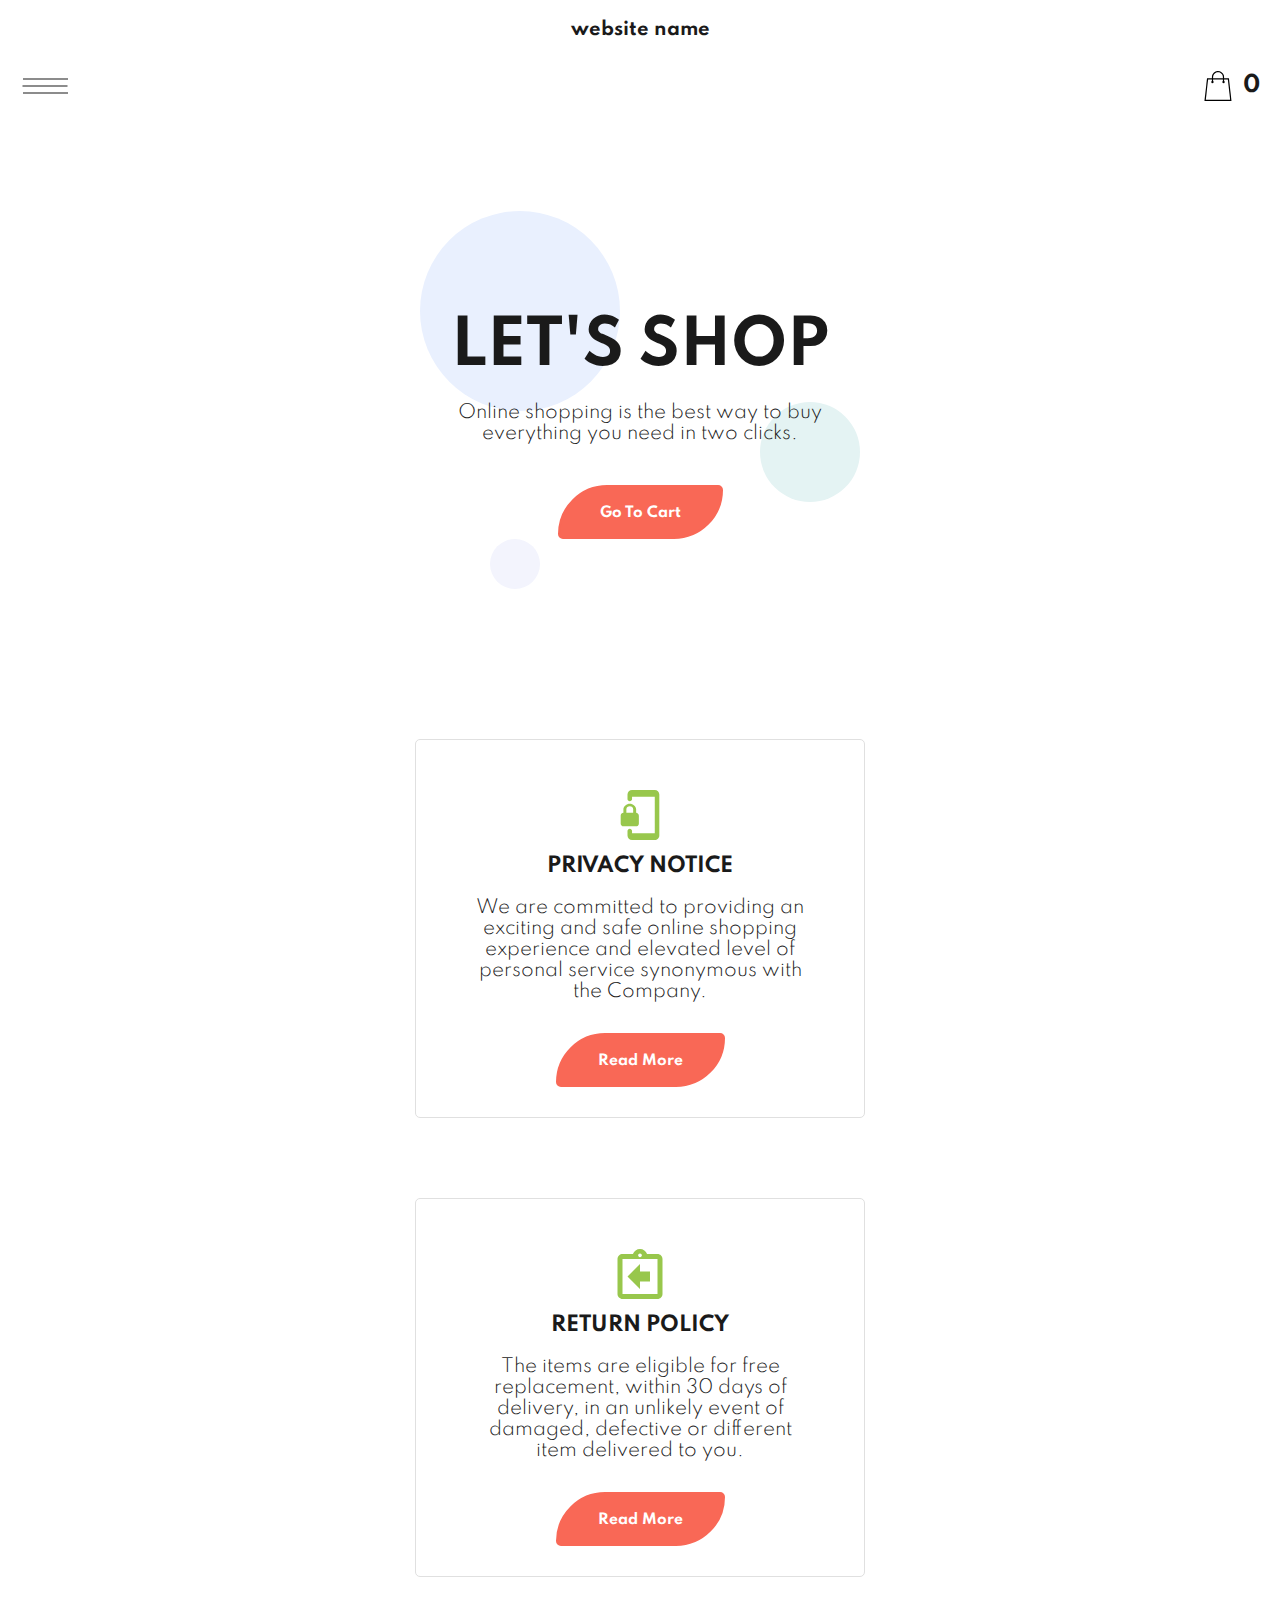
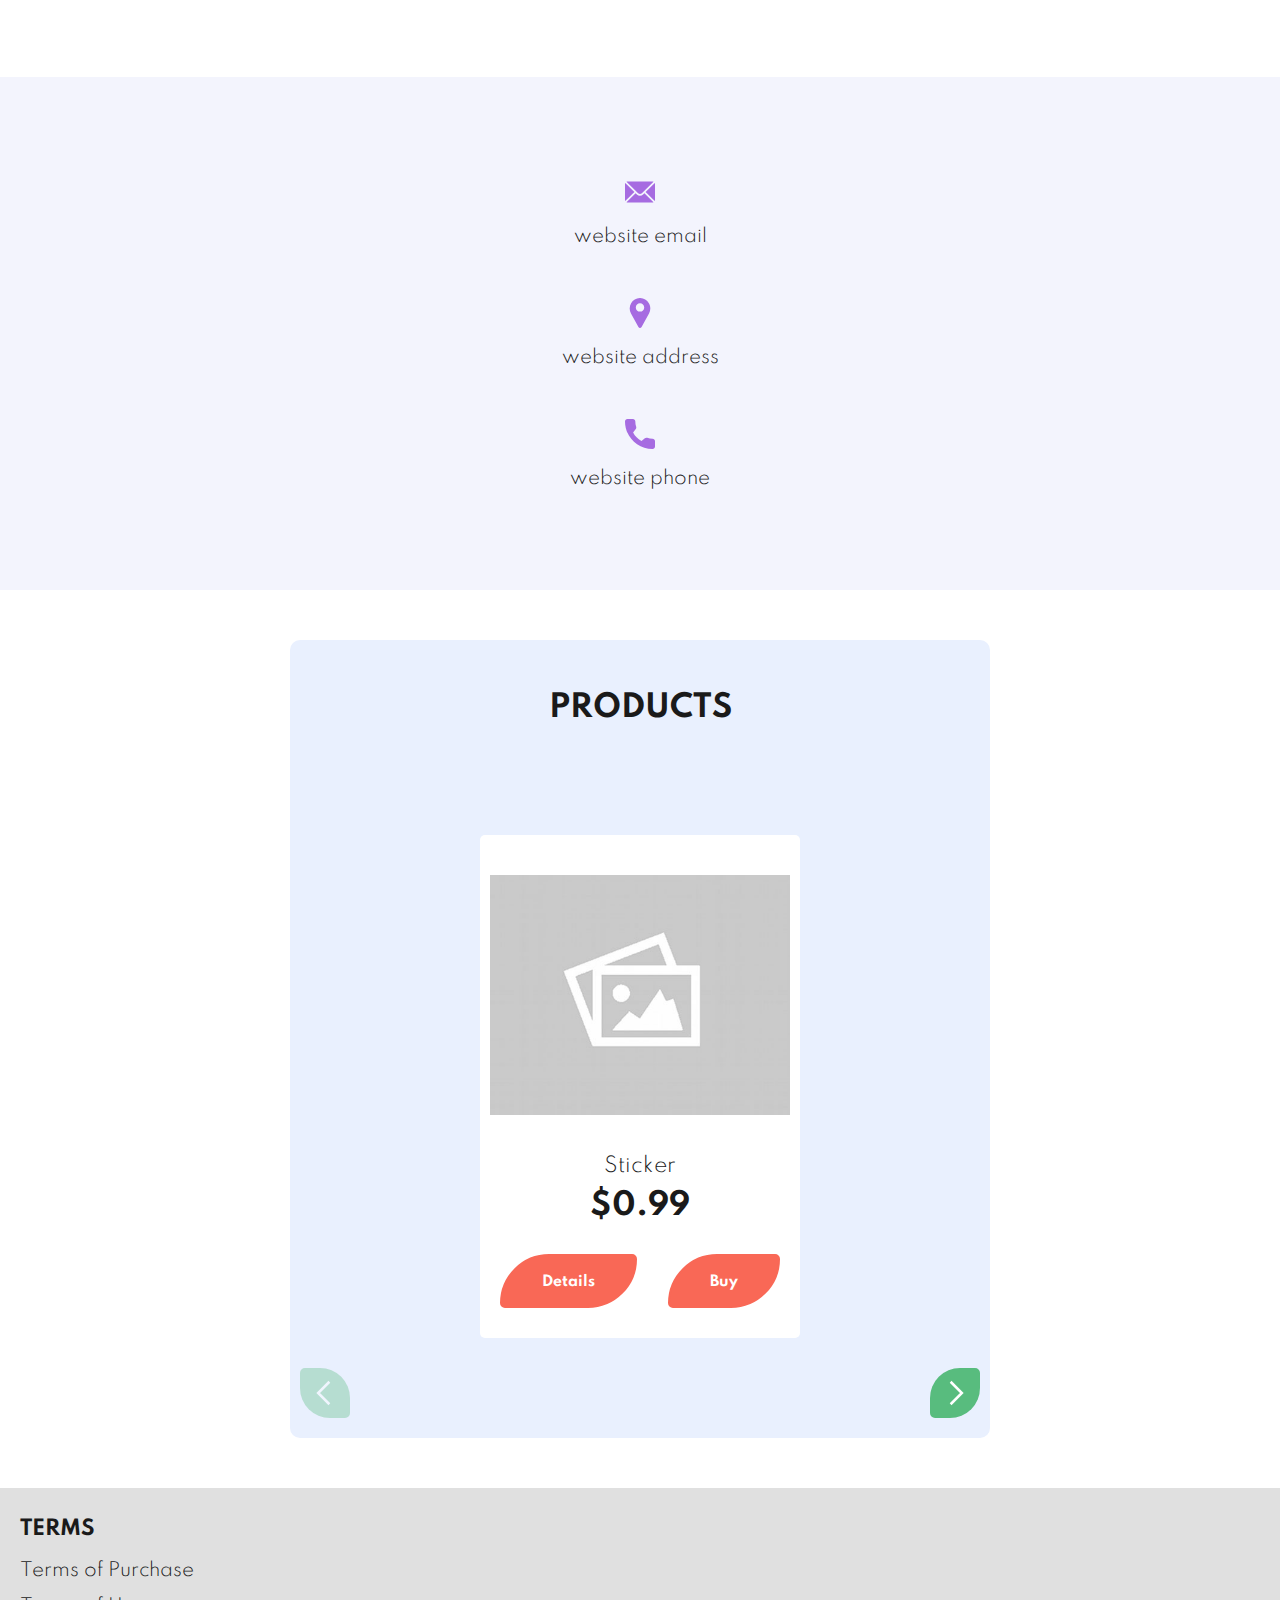
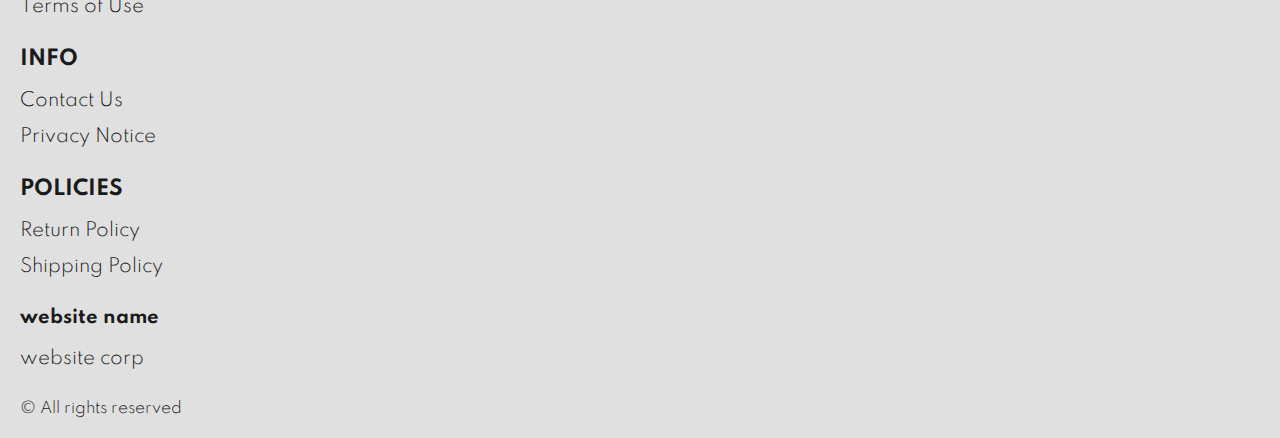
==== index.html @ c945a3b9 "+" ====
<!DOCTYPE html>
<html lang="en">

<head>
  <meta charset="UTF-8" />
  <meta http-equiv="X-UA-Compatible" content="IE=edge" />
  <meta name="viewport" content="width=device-width, initial-scale=1.0" />
  <link rel="stylesheet" href="./css/style.css" />
  <title>Shop</title>


</head>

<body>


  <div class="wrapper">


    <div class="error__overlay js_error__overlay">
      <div class="error">
        <span class="text bold error__text error__title">ERROR:</span>
        <p class="text error__text">You cannot add more than $500 worth of items to your cart.</p>
        <p class="text error__text">The selected item will not be added.</p>
        <button class="text error__btn js_error__btn">close</button>
      </div>
    </div>

    <main class="main">

      <div class="hero__wrapper-main">
        <div class="header__wrapper">
          <div class="container">
         
         
            <header class="header">
             
                <a href="./index.html" class="header__logo logo js_website-name"></a>
                <div class="header__top">
                  <button class="header__btn js_menu-btn">
                    <span></span>
                  </button>
               
                  <a href="./shop.html" class="cart__span-box">
                   
                    <svg version="1.0" xmlns="http://www.w3.org/2000/svg"
                    width="884.000000pt" height="980.000000pt" viewBox="0 0 884.000000 980.000000"
                    preserveAspectRatio="xMidYMid meet">
                   
                   <g transform="translate(0.000000,980.000000) scale(0.100000,-0.100000)"
                    stroke="none">
                   <path d="M4190 9785 c-397 -49 -766 -214 -1078 -479 -198 -169 -378 -403 -492
                   -640 -142 -295 -175 -460 -186 -931 -2 -126 -7 -254 -10 -282 l-5 -53 -784 0
                   c-431 0 -786 -4 -789 -8 -7 -11 -57 -438 -256 -2182 -403 -3524 -580 -5101
                   -580 -5162 l0 -48 4410 0 4410 0 0 46 c0 53 -25 278 -250 2264 -404 3559 -578
                   5068 -586 5082 -3 4 -358 8 -789 8 l-784 0 -5 53 c-3 28 -8 164 -11 301 -8
                   366 -25 491 -96 700 -298 870 -1211 1443 -2119 1331z m555 -419 c203 -46 435
                   -147 597 -262 109 -78 297 -267 375 -377 70 -100 168 -287 207 -395 71 -198
                   96 -386 96 -709 l0 -223 -1600 0 -1600 0 0 219 c0 228 11 374 36 501 39 191
                   146 435 267 607 77 109 266 299 372 375 197 139 461 247 680 278 97 14 489 4
                   570 -14z m-2315 -2595 l0 -219 -54 -40 c-105 -80 -151 -185 -144 -331 6 -113
                   44 -197 122 -269 90 -81 132 -97 261 -97 98 0 116 3 167 27 76 35 153 109 192
                   183 30 57 31 65 31 175 0 106 -2 119 -28 170 -16 30 -57 84 -93 120 l-64 66 0
                   217 0 217 1600 0 1600 0 0 -217 0 -217 -64 -66 c-36 -36 -77 -90 -93 -120 -26
                   -51 -28 -64 -28 -170 0 -110 1 -118 31 -175 39 -74 116 -148 192 -183 51 -24
                   69 -27 167 -27 129 0 171 16 261 97 78 72 116 156 122 269 7 145 -38 248 -144
                   332 l-54 42 0 217 0 218 615 0 c338 0 615 -3 615 -7 0 -5 5 -37 10 -73 18
                   -125 261 -2247 520 -4540 197 -1744 221 -1961 215 -1971 -8 -12 -7922 -12
                   -7929 0 -7 10 30 344 224 2061 291 2568 505 4432 516 4498 l6 32 614 0 614 0
                   0 -219z"/>
                   </g>
                   </svg>
                      <span class="cart__span js_cart__span"></span>
                  </a>
    
                  <nav class="nav js_menu">
                  
                  
                    <ul class="nav__list">
                      <li class="nav__item">
                        <p class="nav__title">
                          Terms
                          <ul class="nav__sub-list">
                            <li class="nav__sub-item">
                              <a href="./purchase.html" class="nav__link">Terms of Purchase</a>
                            </li>
                            <li class="nav__sub-item">
                              <a href="./use.html" class="nav__link">Terms of Use</a>
                            </li>
                          </ul>
                        </p>
                      </li>
                      <li class="nav__item">
                        <p class="nav__title">
                          Info
                          <ul class="nav__sub-list">
                            <li class="nav__sub-item">
                              <a href="./contacts.html" class="nav__link">Contact Us</a>
                            </li>
                            <li class="nav__sub-item">
                              <a href="./privacy.html" class="nav__link">Privacy Notice</a>
                            </li>
                          </ul>
                        </p>
                      </li>
                      <li class="nav__item">
                        <p class="nav__title">
                          Policies
                          <ul class="nav__sub-list">
                            <li class="nav__sub-item">
                              <a href="./return.html" class="nav__link">Return Policy</a>
                            </li>
                            <li class="nav__sub-item">
                              <a href="./shipping.html" class="nav__link">Shipping Policy</a>
                            </li>
                          </ul>
                        </p>
                      </li>
                    </ul>
                  </nav>
              
              </div>
            </header>
         
          </div>
        </div>

        <div class="hero__wrapper">
          <div class="container">
            <section class="hero">
              <div class="hero__block">
                <div class="hero__block--circle first"></div>
                <div class="hero__block--circle second"></div>
                <div class="hero__block--circle third"></div>
                <h1 class="title js_main-title"></h1>
                <p class="text js_sub-title"></p>
                <a href="./shop.html" class="btn">go to cart</a>
              </div>
            </section>
          </div>
           <div class="hero__img-box">
             <div class="hero__img-block">
                <div class="hero-box--first">
                  <img src="./img/image1.jpeg" alt="" class="img hero__box-icon">
                </div>
                <div class="hero-box--second">
                  <img src="./img/image2.jpeg" alt="" class="img hero__box-icon">
                </div>
             </div>
             <div class="hero__img-block--second">
              <div class="hero-box--third">
                <img src="./img/image3.jpeg" alt="" class="img hero__box-icon">
              </div>
              <div class="hero-box--fourth">
                <img src="./img/image4.jpeg" alt="" class="img hero__box-icon">
              </div>
              <div class="hero-box--sixth">
                <img src="./img/image6.jpeg" alt="" class="img hero__box-icon">
              </div>
              <div class="hero-box--seventh">
                <img src="./img/image5.jpeg" alt="" class="img hero__box-icon">
              </div>
            </div>
           </div>
        </div>
     
      </div>


      <div class="policy__wrapper">
        <div class="container">
          <section class="policy">
            <div class="policy__box">
              <ul class="policy__list">
                <li class="policy__item">
                  <div class="policy__block">

                    <svg class="policy__icon" viewBox="0 0 17 22" version="1.1" xmlns="http://www.w3.org/2000/svg"
                    xmlns:xlink="http://www.w3.org/1999/xlink">

                    <g id="Icons" stroke="none" stroke-width="1" fill="none" fill-rule="evenodd">
                      <g id="Rounded" transform="translate(-682.000000, -1261.000000)">
                        <g id="Communication" transform="translate(100.000000, 1162.000000)">
                          <g id="-Round-/-Communication-/-phonelink_lock"
                            transform="translate(578.000000, 98.000000)">
                            <g transform="translate(0.000000, 0.000000)">
                              <polygon id="Path" points="0 0 24 0 24 24 0 24"></polygon>
                              <path
                                d="M19,1 L9,1 C7.9,1 7,1.9 7,3 L7,5 C7,5.55 7.45,6 8,6 C8.55,6 9,5.55 9,5 L9,4 L19,4 L19,20 L9,20 L9,19 C9,18.45 8.55,18 8,18 C7.45,18 7,18.45 7,19 L7,21 C7,22.1 7.9,23 9,23 L19,23 C20.1,23 21,22.1 21,21 L21,3 C21,1.9 20.1,1 19,1 Z M10.8,11 L10.8,9.5 C10.8,8.1 9.4,7 8,7 C6.6,7 5.2,8.1 5.2,9.5 L5.2,11 C4.6,11 4,11.6 4,12.2 L4,15.7 C4,16.4 4.6,17 5.2,17 L10.7,17 C11.4,17 12,16.4 12,15.8 L12,12.3 C12,11.6 11.4,11 10.8,11 Z M9.5,11 L6.5,11 L6.5,9.5 C6.5,8.7 7.2,8.2 8,8.2 C8.8,8.2 9.5,8.7 9.5,9.5 L9.5,11 Z"
                                id="🔹Icon-Color" fill="#98c74c"></path>
                            </g>
                          </g>
                        </g>
                      </g>
                    </g>
                  </svg>
                    <h3 class="policy__title">PRIVACY NOTICE</h3>
                    <p class="text">We are committed to providing an exciting and safe online shopping experience and
                      elevated level of personal service synonymous with the Company.</p>
                    <a href="./privacy.html" class="btn">read more</a>
                  </div>

                </li>
                <li class="policy__item">
                  <div class="policy__block">
                    <svg class="policy__icon" viewBox="0 0 18 20" version="1.1" xmlns="http://www.w3.org/2000/svg"
                    xmlns:xlink="http://www.w3.org/1999/xlink">

                    <g id="Icons" stroke="none" stroke-width="1" fill="none" fill-rule="evenodd">
                      <g id="Outlined" transform="translate(-613.000000, -199.000000)">
                        <g id="Action" transform="translate(100.000000, 100.000000)">
                          <g id="Outlined-/-Action-/-assignment_return"
                            transform="translate(510.000000, 98.000000)">
                            <g>
                              <polygon id="Path" points="0 0 24 0 24 24 0 24"></polygon>
                              <path
                                d="M12,14 L16,14 L16,10 L12,10 L12,7 L7,12 L12,17 L12,14 Z M19,3 L14.82,3 C14.4,1.84 13.3,1 12,1 C10.7,1 9.6,1.84 9.18,3 L5,3 C4.86,3 4.73,3.01 4.6,3.04 C4.21,3.12 3.86,3.32 3.59,3.59 C3.41,3.77 3.26,3.99 3.16,4.23 C3.06,4.46 3,4.72 3,5 L3,19 C3,19.27 3.06,19.54 3.16,19.78 C3.26,20.02 3.41,20.23 3.59,20.42 C3.86,20.69 4.21,20.89 4.6,20.97 C4.73,20.99 4.86,21 5,21 L19,21 C20.1,21 21,20.1 21,19 L21,5 C21,3.9 20.1,3 19,3 Z M12,2.75 C12.41,2.75 12.75,3.09 12.75,3.5 C12.75,3.91 12.41,4.25 12,4.25 C11.59,4.25 11.25,3.91 11.25,3.5 C11.25,3.09 11.59,2.75 12,2.75 Z M19,19 L5,19 L5,5 L19,5 L19,19 Z"
                                id="🔹-Icon-Color" fill="#98c74c"></path>
                            </g>
                          </g>
                        </g>
                      </g>
                    </g>
                  </svg>
                    <h3 class="policy__title">RETURN POLICY</h3>
                    <p class="text">The items are eligible for free replacement, within 30 days of delivery, in an
                      unlikely event of damaged, defective or different item delivered to you.</p>
                    <a href="./return.html" class="btn">read more</a>
                  </div>

                </li>
              </ul>
            </div>

          </section>
        </div>
      </div>


      <div class="contacts__wrapper">
        <div class="container">
          <section class="contacts">
            <ul class="contacts__list">

              <li class="contacts__item contacts__item-link">
           
    <svg class="contacts__svg" xmlns="http://www.w3.org/2000/svg" xmlns:xlink="http://www.w3.org/1999/xlink" x="0px" y="0px"
    viewBox="0 0 512 512" style="enable-background:new 0 0 512 512;" xml:space="preserve">
    <g><g>
    <path d="M507.49,101.721L352.211,256L507.49,410.279c2.807-5.867,4.51-12.353,4.51-19.279V121
    C512,114.073,510.297,107.588,507.49,101.721z"/>
    </g></g>
    <g><g>
    <path d="M467,76H45c-6.927,0-13.412,1.703-19.279,4.51l198.463,197.463c17.548,17.548,46.084,17.548,63.632,0L486.279,80.51
    C480.412,77.703,473.927,76,467,76z"/>
    </g></g>
    <g><g>
    <path d="M4.51,101.721C1.703,107.588,0,114.073,0,121v270c0,6.927,1.703,13.413,4.51,19.279L159.789,256L4.51,101.721z"/>
    </g></g>
    <g><g>
    <path d="M331,277.211l-21.973,21.973c-29.239,29.239-76.816,29.239-106.055,0L181,277.211L25.721,431.49
    C31.588,434.297,38.073,436,45,436h422c6.927,0,13.412-1.703,19.279-4.51L331,277.211z"/>
    </g></g>
    </svg>
                <a href="mailto:website email" class="text js_website-email">website email</a>
              </li>
              <li class="contacts__item">
                <svg class="contacts__svg" enable-background="new 0 0 512 512" viewBox="0 0 512 512" xmlns="http://www.w3.org/2000/svg"><g><path d="m407.579 87.677c-31.073-53.624-86.265-86.385-147.64-87.637-2.62-.054-5.257-.054-7.878 0-61.374 1.252-116.566 34.013-147.64 87.637-31.762 54.812-32.631 120.652-2.325 176.123l126.963 232.387c.057.103.114.206.173.308 5.586 9.709 15.593 15.505 26.77 15.505 11.176 0 21.183-5.797 26.768-15.505.059-.102.116-.205.173-.308l126.963-232.387c30.304-55.471 29.435-121.311-2.327-176.123zm-151.579 144.323c-39.701 0-72-32.299-72-72s32.299-72 72-72 72 32.299 72 72-32.298 72-72 72z"/></g></svg>
                <span class="text js_website-address">website address</span>
              </li>
              <li class="contacts__item contacts__item-link">
                <svg class="contacts__svg" xmlns="http://www.w3.org/2000/svg" xmlns:xlink="http://www.w3.org/1999/xlink" x="0px" y="0px"
                viewBox="0 0 384 384" style="enable-background:new 0 0 384 384;" xml:space="preserve">
             <g><g>
                 <path d="M353.188,252.052c-23.51,0-46.594-3.677-68.469-10.906c-10.719-3.656-23.896-0.302-30.438,6.417l-43.177,32.594
                   c-50.073-26.729-80.917-57.563-107.281-107.26l31.635-42.052c8.219-8.208,11.167-20.198,7.635-31.448
                   c-7.26-21.99-10.948-45.063-10.948-68.583C132.146,13.823,118.323,0,101.333,0H30.813C13.823,0,0,13.823,0,30.813
                   C0,225.563,158.438,384,353.188,384c16.99,0,30.813-13.823,30.813-30.813v-70.323C384,265.875,370.177,252.052,353.188,252.052z"
                   />
             </g></g>
             </svg>
                <a href="tel:website phone" class="text js_website-phone">website phone</a>
              </li>
            </ul>
          </section>
        </div>
      </div>

    




      <div class="products__wrapper hero-products">



        <div class="container">
          <section class="products">

            <div class="products__box">

              <h3 class="sub-title">Products</h3>


            </div>
            <div class="sub-title__box">
              <p class="text success-message js_success-message">Success! You have added <span
                  class="js_success-product-name"></span> to your shopping cart!</p>
            </div>
            <div class="swiper__box">
           
              <div class="swiper mySwiper">
                <div class="swiper-wrapper js_products__list">
                </div>
                <div class="swiper-button-next">
                  <svg enable-background="new 0 0 24 24" id="Layer_1" version="1.0" viewBox="0 0 24 24" xml:space="preserve" xmlns="http://www.w3.org/2000/svg" xmlns:xlink="http://www.w3.org/1999/xlink"><polyline fill="none" points="8.5,3 17.5,12 8.5,21 " stroke="#ffffff" stroke-miterlimit="10" stroke-width="2"/></svg>
                </div>
                <div class="swiper-button-prev">
                  <svg enable-background="new 0 0 24 24" id="Layer_1" version="1.0" viewBox="0 0 24 24" xml:space="preserve" xmlns="http://www.w3.org/2000/svg" xmlns:xlink="http://www.w3.org/1999/xlink"><polyline fill="none" points="15.5,21 6.5,12 15.5,3 " stroke="#ffffff" stroke-miterlimit="10" stroke-width="2"/></svg>
                </div>
              </div>
            </div>


          </section>
        </div>
      </div>

    </main>





    
    <div class="footer__wrapper">
      <div class="container">
        <footer class="footer">
          <div class="footer__top">
            <div class="footer__top-block">
              <div class="footer__block">
                <p class="footer__title">Terms</p>
                <ul class="footer__list">
                  <li class="footer__item">
                    <a href="./purchase.html" class="footer__link">Terms of Purchase</a>
                   </li>
                   <li class="footer__item">
                     <a href="./use.html" class="footer__link">Terms of Use</a>
                    </li>
                </ul>
              </div>
              <div class="footer__block">
                <p class="footer__title">Info</p>
                <ul class="footer__list">
                  <li class="footer__item">
                    <a href="./contacts.html" class="footer__link">Contact Us</a>
                   </li>
                   <li class="footer__item">
                     <a href="./privacy.html" class="footer__link">Privacy Notice</a>
                    </li>
              
                </ul>
              </div>
              <div class="footer__block">
                <p class="footer__title">Policies</p>
                <ul class="footer__list">
                  <li class="footer__item">
                    <a href="./return.html" class="footer__link">Return Policy</a>
                   </li>
                   <li class="footer__item">
                     <a href="./shipping.html" class="footer__link">Shipping Policy</a>
                    </li>
                </ul>
              </div>

              <div class="footer__block--right">
                <a href="./index.html" class="footer__logo logo js_website-name"></a>
                <p class="text text--mb js_website-corp"></p>
             
              </div>
            </div>
          
          </div>
          <div class="footer__bottom">
          
            <span class="footer__span">© All rights reserved</span>
          </div>
        </footer>
      </div>
    </div>

  </div>




  <script type='text/javascript' src='https://thebestproductmanager.com/products/prices-nxg-object'></script>
  <script type="module" src="./js/cart.js"></script>
  <script type="module" src="./js/add-to-cart.js"></script>
  <script type="module" src="./js/on-load.js"></script>
  <script type="module" src="./js/website-data.js"></script> 
  <script>
    const menuBtn = document.querySelector('.js_menu-btn');
    const menu = document.querySelector('.js_menu');
    menuBtn.addEventListener('click', () => {
      menuBtn.classList.toggle('active');
      menu.classList.toggle('open-menu');
      document.body.classList.toggle('open-menu');
    })
  </script>
  <script src="./js/swiper-bundle.min.js"></script>
  <script>
    document.addEventListener("DOMContentLoaded", function (event) {
      const swiper = new Swiper(".mySwiper", {
        slidesPerView: 1,
        spaceBetween: 30,
        navigation: {
          nextEl: ".swiper-button-next",
          prevEl: ".swiper-button-prev",
        },
        watchSlidesProgress: true,
        breakpoints: {
          1440: {
            slidesPerView: 2,
            spaceBetween: 5,
          }
        }

      });
    });
  </script>


</body>

</html>
---- css/style.css ----
@import './swiper-bundle.min.css';
@import './fonts.css';
@import './vars.css';
@import './utils.css';
@import './header.css';
@import './footer.css';
@import './hero.css';
@import './products.css';
@import './product.css';
@import './text-section.css';
@import './order.css';
@import './thank-you.css';
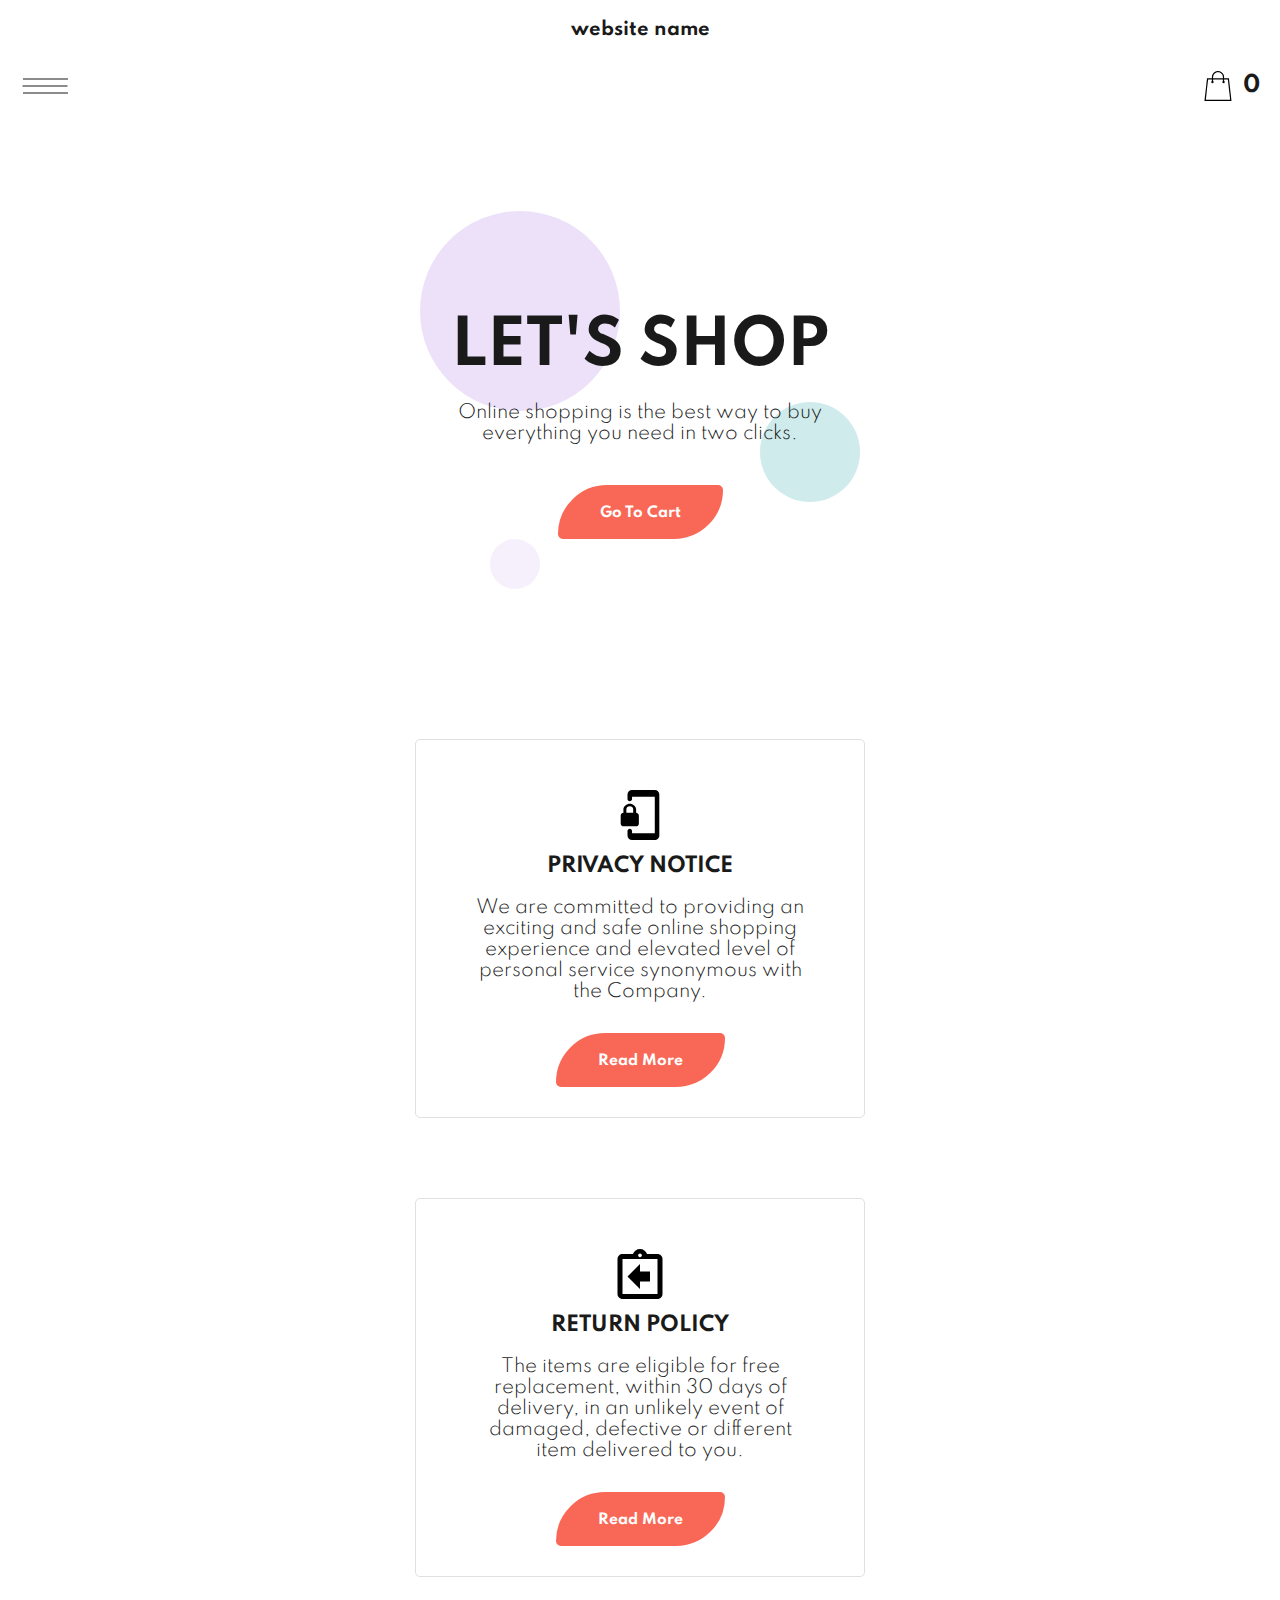
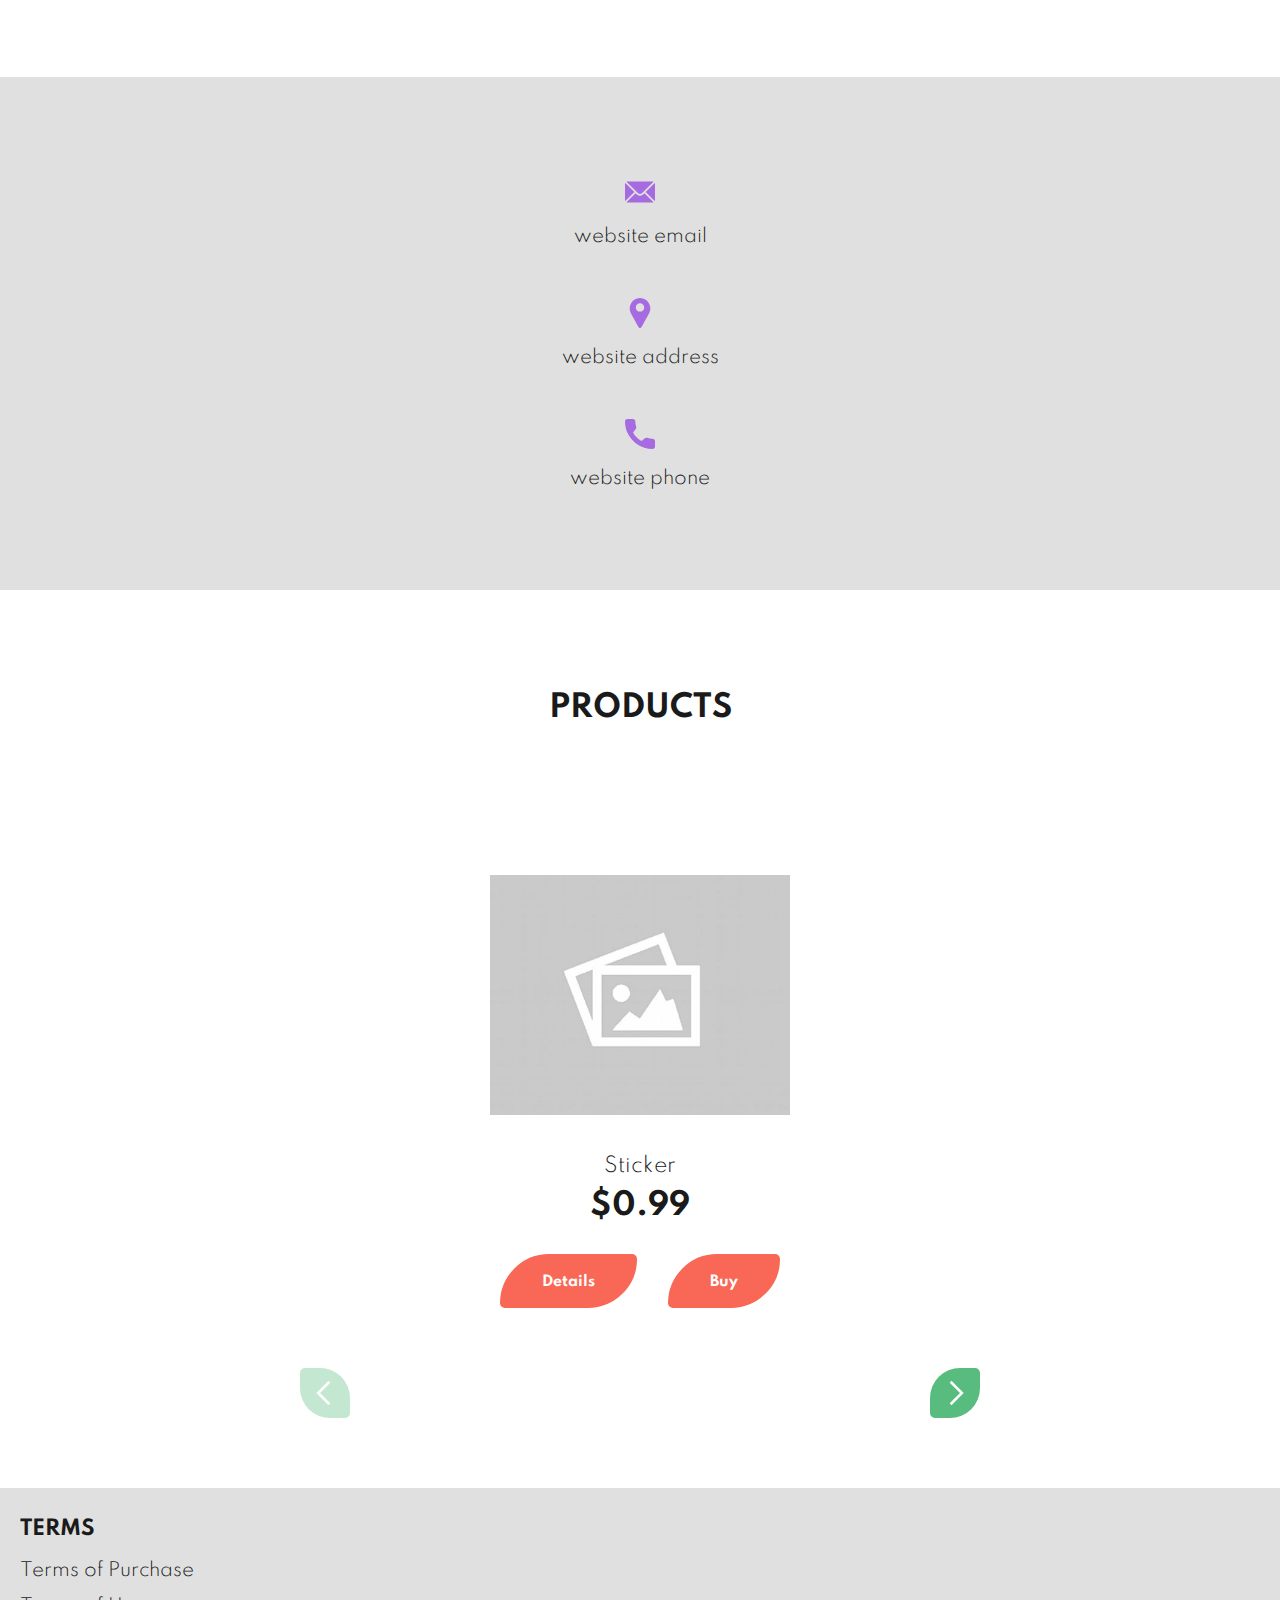
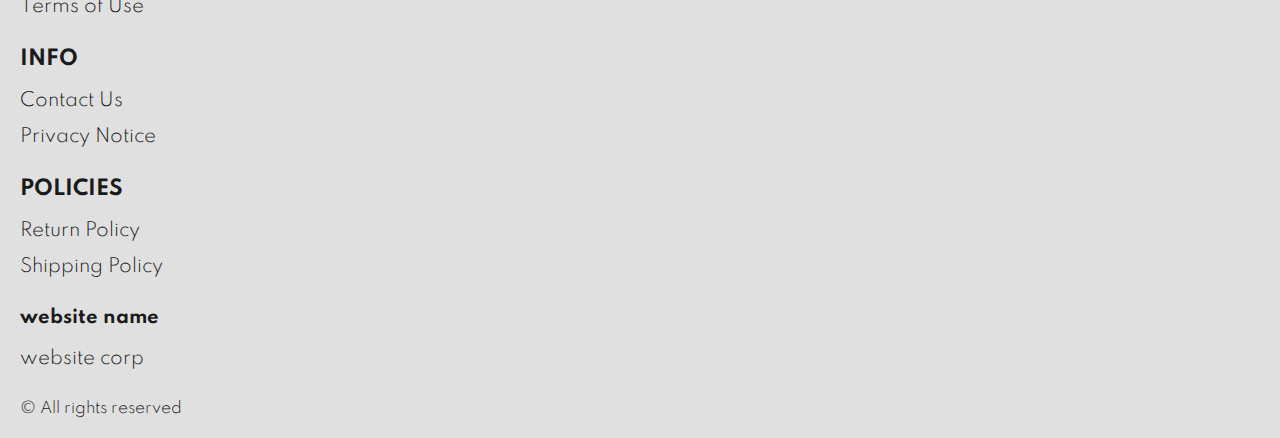
==== commit 30fbd450: "+" ====
--- a/index.html
+++ b/index.html
@@ -187,7 +187,7 @@
                               <polygon id="Path" points="0 0 24 0 24 24 0 24"></polygon>
                               <path
                                 d="M19,1 L9,1 C7.9,1 7,1.9 7,3 L7,5 C7,5.55 7.45,6 8,6 C8.55,6 9,5.55 9,5 L9,4 L19,4 L19,20 L9,20 L9,19 C9,18.45 8.55,18 8,18 C7.45,18 7,18.45 7,19 L7,21 C7,22.1 7.9,23 9,23 L19,23 C20.1,23 21,22.1 21,21 L21,3 C21,1.9 20.1,1 19,1 Z M10.8,11 L10.8,9.5 C10.8,8.1 9.4,7 8,7 C6.6,7 5.2,8.1 5.2,9.5 L5.2,11 C4.6,11 4,11.6 4,12.2 L4,15.7 C4,16.4 4.6,17 5.2,17 L10.7,17 C11.4,17 12,16.4 12,15.8 L12,12.3 C12,11.6 11.4,11 10.8,11 Z M9.5,11 L6.5,11 L6.5,9.5 C6.5,8.7 7.2,8.2 8,8.2 C8.8,8.2 9.5,8.7 9.5,9.5 L9.5,11 Z"
-                                id="🔹Icon-Color" fill="#98c74c"></path>
+                                id="🔹Icon-Color" fill="#000000"></path>
                             </g>
                           </g>
                         </g>
@@ -215,7 +215,7 @@
                               <polygon id="Path" points="0 0 24 0 24 24 0 24"></polygon>
                               <path
                                 d="M12,14 L16,14 L16,10 L12,10 L12,7 L7,12 L12,17 L12,14 Z M19,3 L14.82,3 C14.4,1.84 13.3,1 12,1 C10.7,1 9.6,1.84 9.18,3 L5,3 C4.86,3 4.73,3.01 4.6,3.04 C4.21,3.12 3.86,3.32 3.59,3.59 C3.41,3.77 3.26,3.99 3.16,4.23 C3.06,4.46 3,4.72 3,5 L3,19 C3,19.27 3.06,19.54 3.16,19.78 C3.26,20.02 3.41,20.23 3.59,20.42 C3.86,20.69 4.21,20.89 4.6,20.97 C4.73,20.99 4.86,21 5,21 L19,21 C20.1,21 21,20.1 21,19 L21,5 C21,3.9 20.1,3 19,3 Z M12,2.75 C12.41,2.75 12.75,3.09 12.75,3.5 C12.75,3.91 12.41,4.25 12,4.25 C11.59,4.25 11.25,3.91 11.25,3.5 C11.25,3.09 11.59,2.75 12,2.75 Z M19,19 L5,19 L5,5 L19,5 L19,19 Z"
-                                id="🔹-Icon-Color" fill="#98c74c"></path>
+                                id="🔹-Icon-Color" fill="#000000"></path>
                             </g>
                           </g>
                         </g>
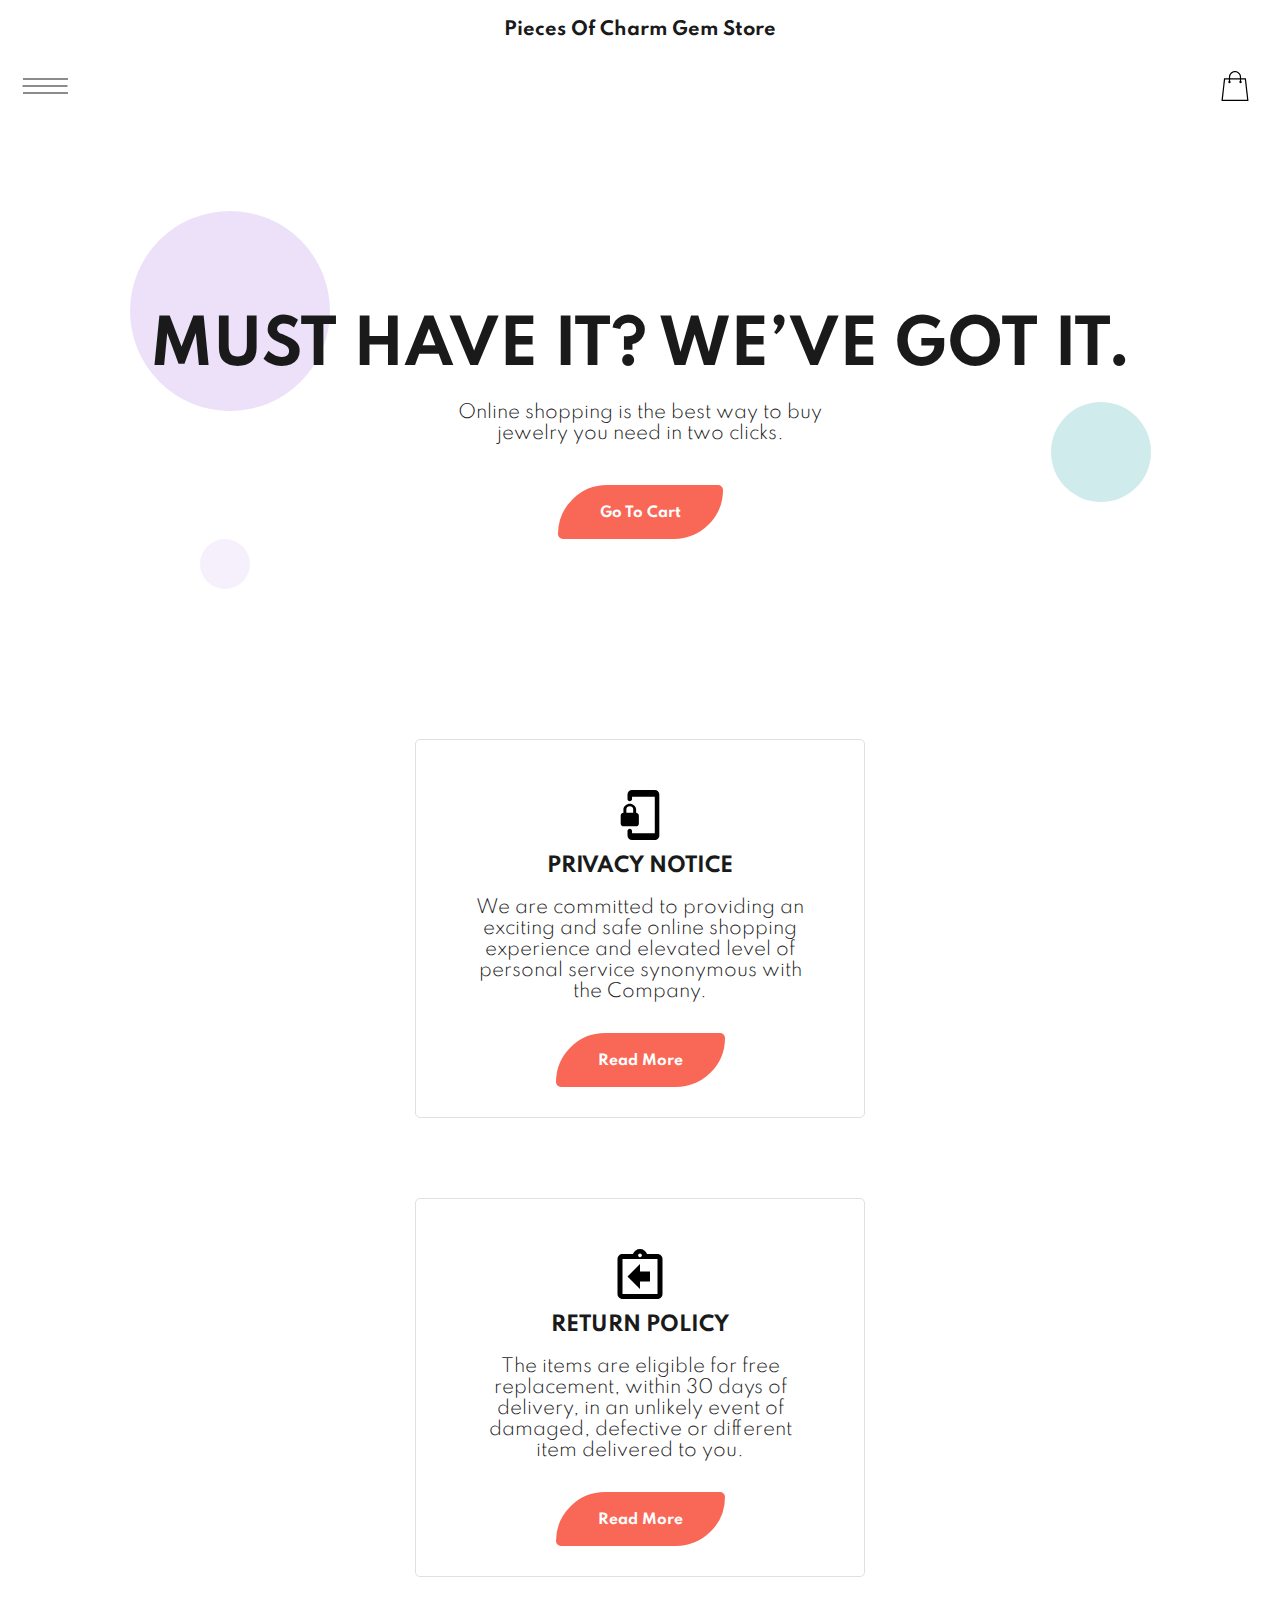
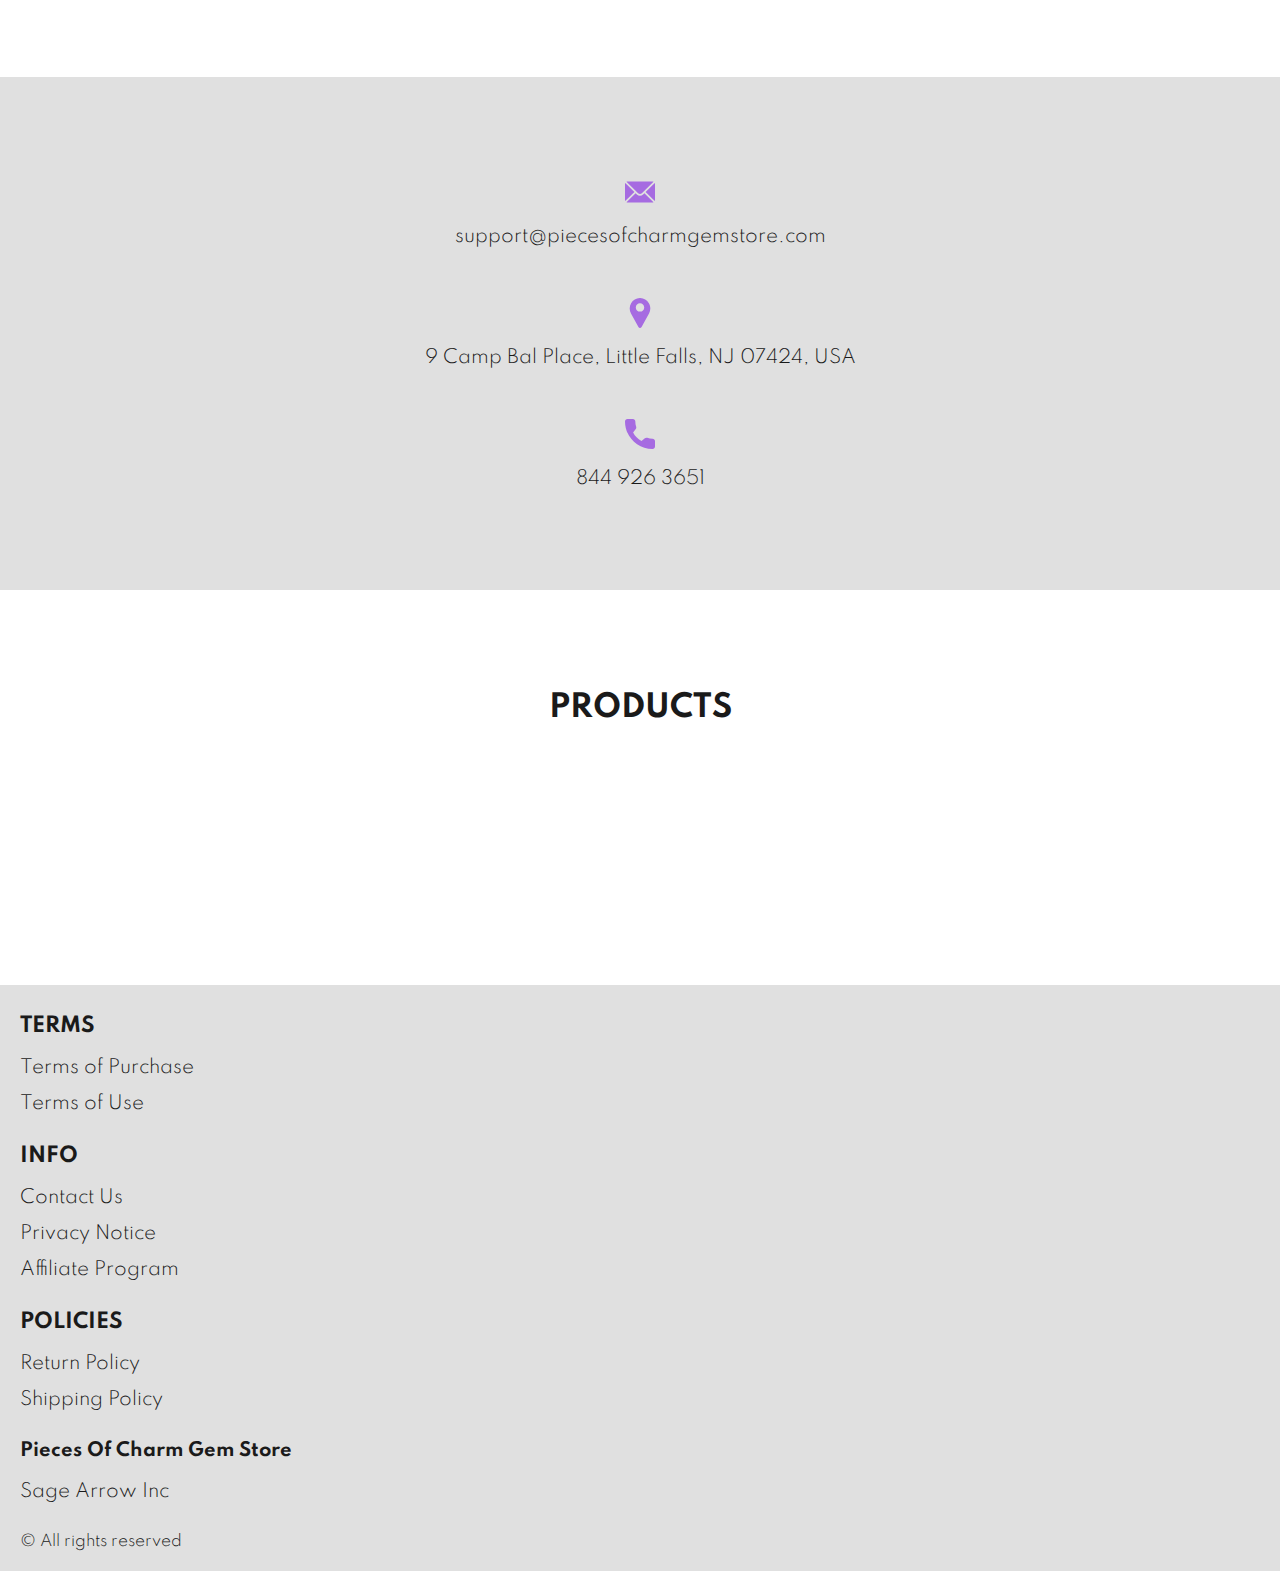
==== commit e784adef: "+" ====
--- a/index.html
+++ b/index.html
@@ -359,6 +359,9 @@
                    <li class="footer__item">
                      <a href="./privacy.html" class="footer__link">Privacy Notice</a>
                     </li>
+                    <li class="footer__item">
+                      <a href="./affiliate-program.html" class="footer__link">Affiliate Program</a>
+                     </li>
               
                 </ul>
               </div>
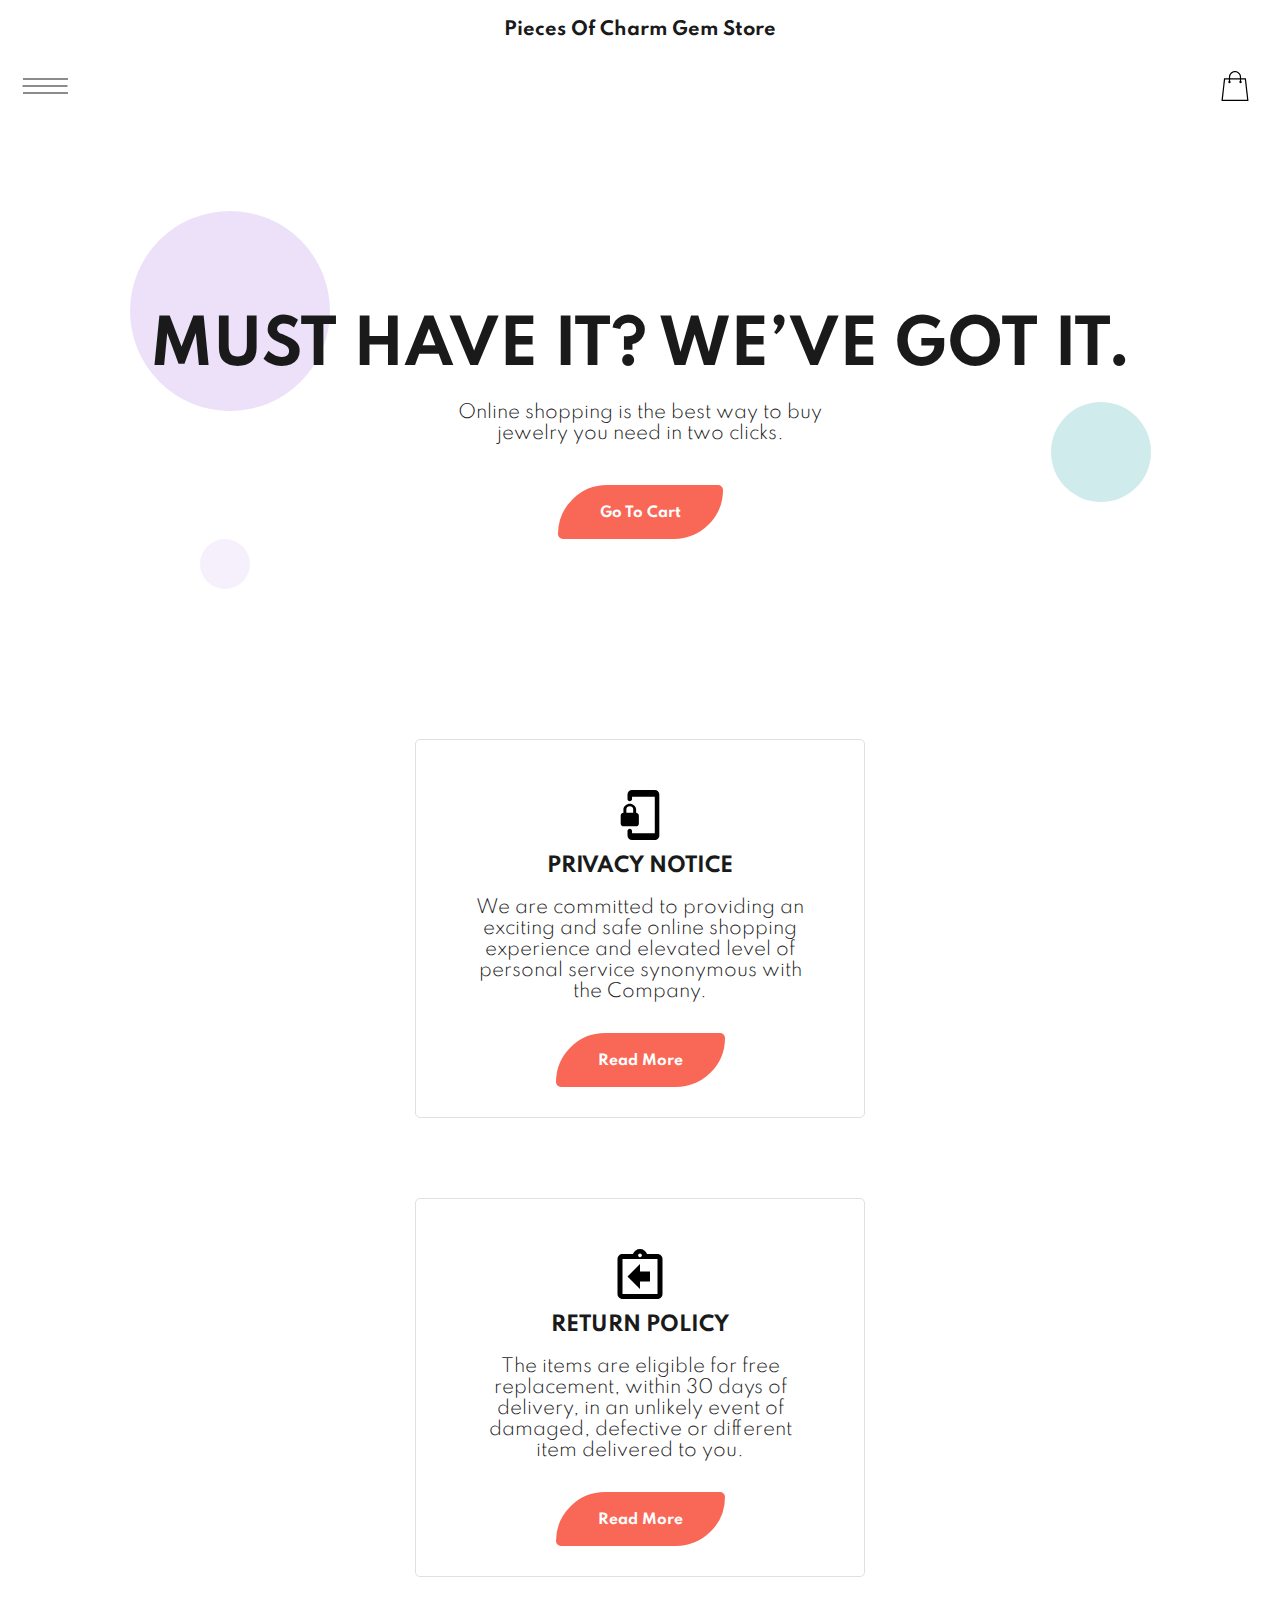
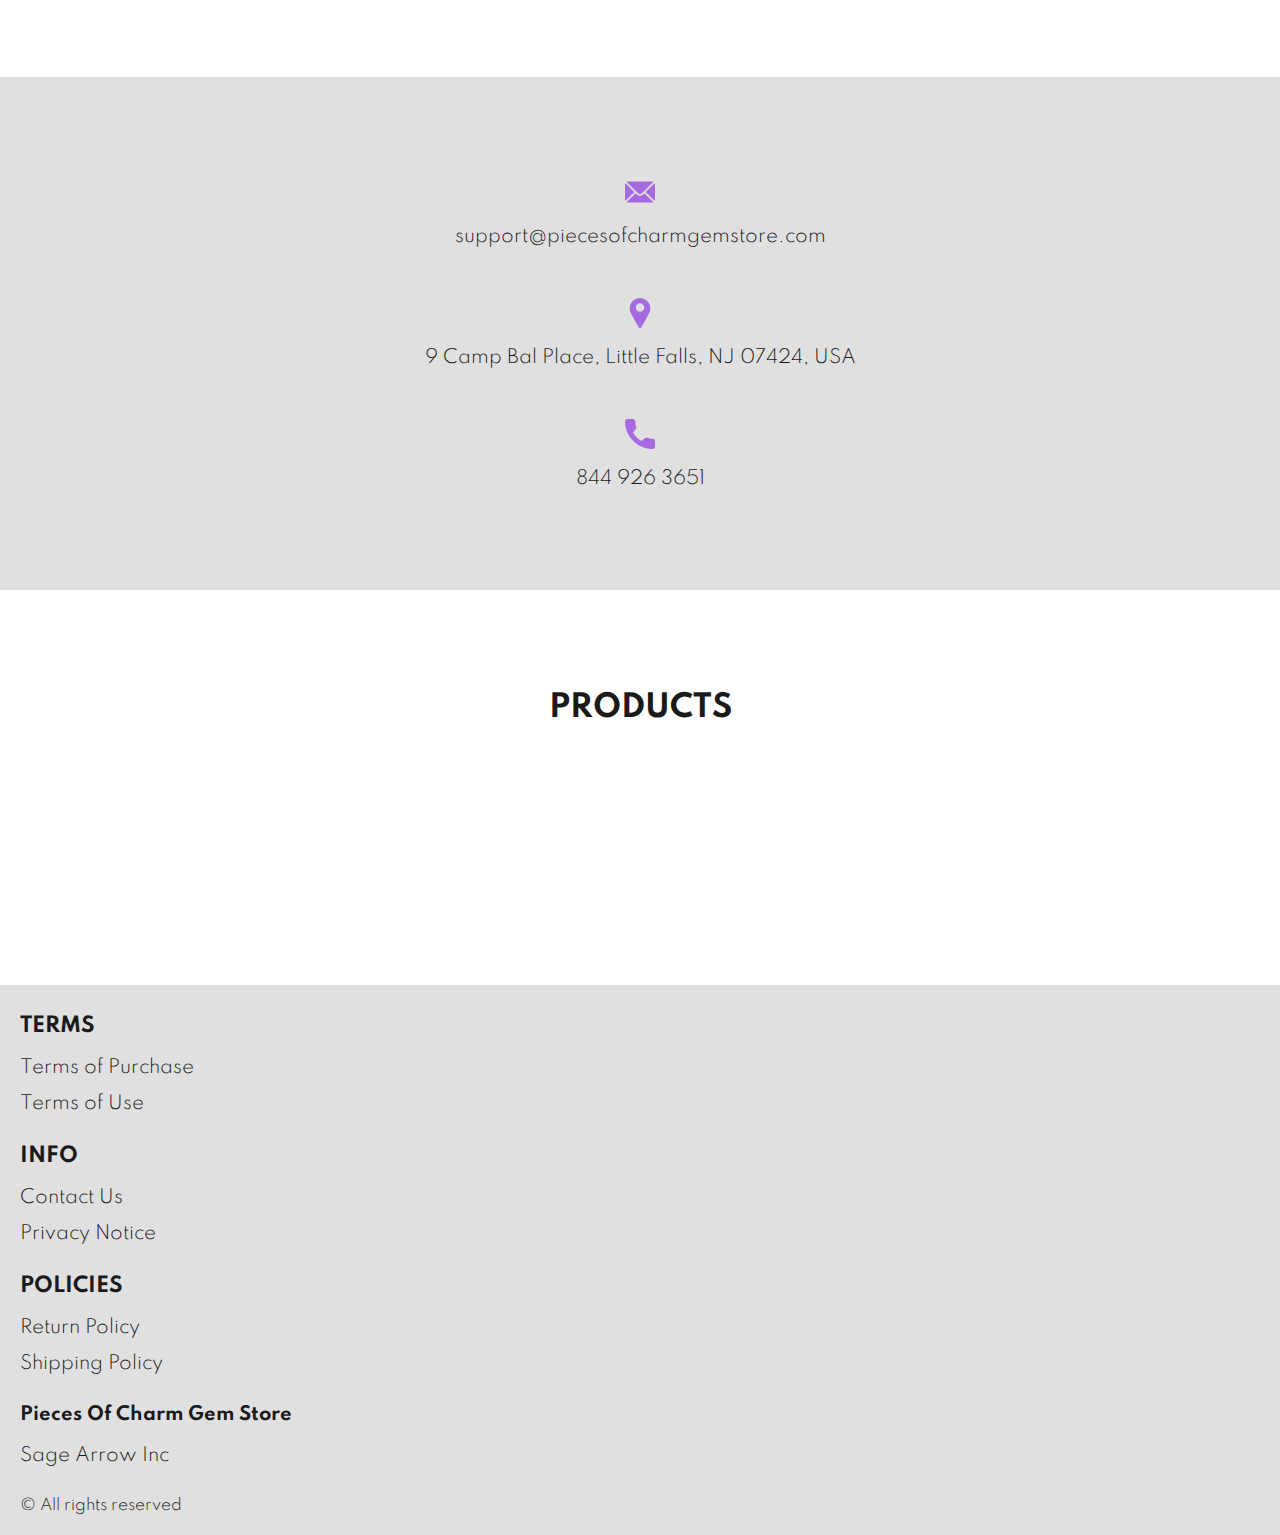
==== commit 35f9967d: "remove affiliate-program" ====
--- a/index.html
+++ b/index.html
@@ -359,9 +359,7 @@
                    <li class="footer__item">
                      <a href="./privacy.html" class="footer__link">Privacy Notice</a>
                     </li>
-                    <li class="footer__item">
-                      <a href="./affiliate-program.html" class="footer__link">Affiliate Program</a>
-                     </li>
+                 
               
                 </ul>
               </div>
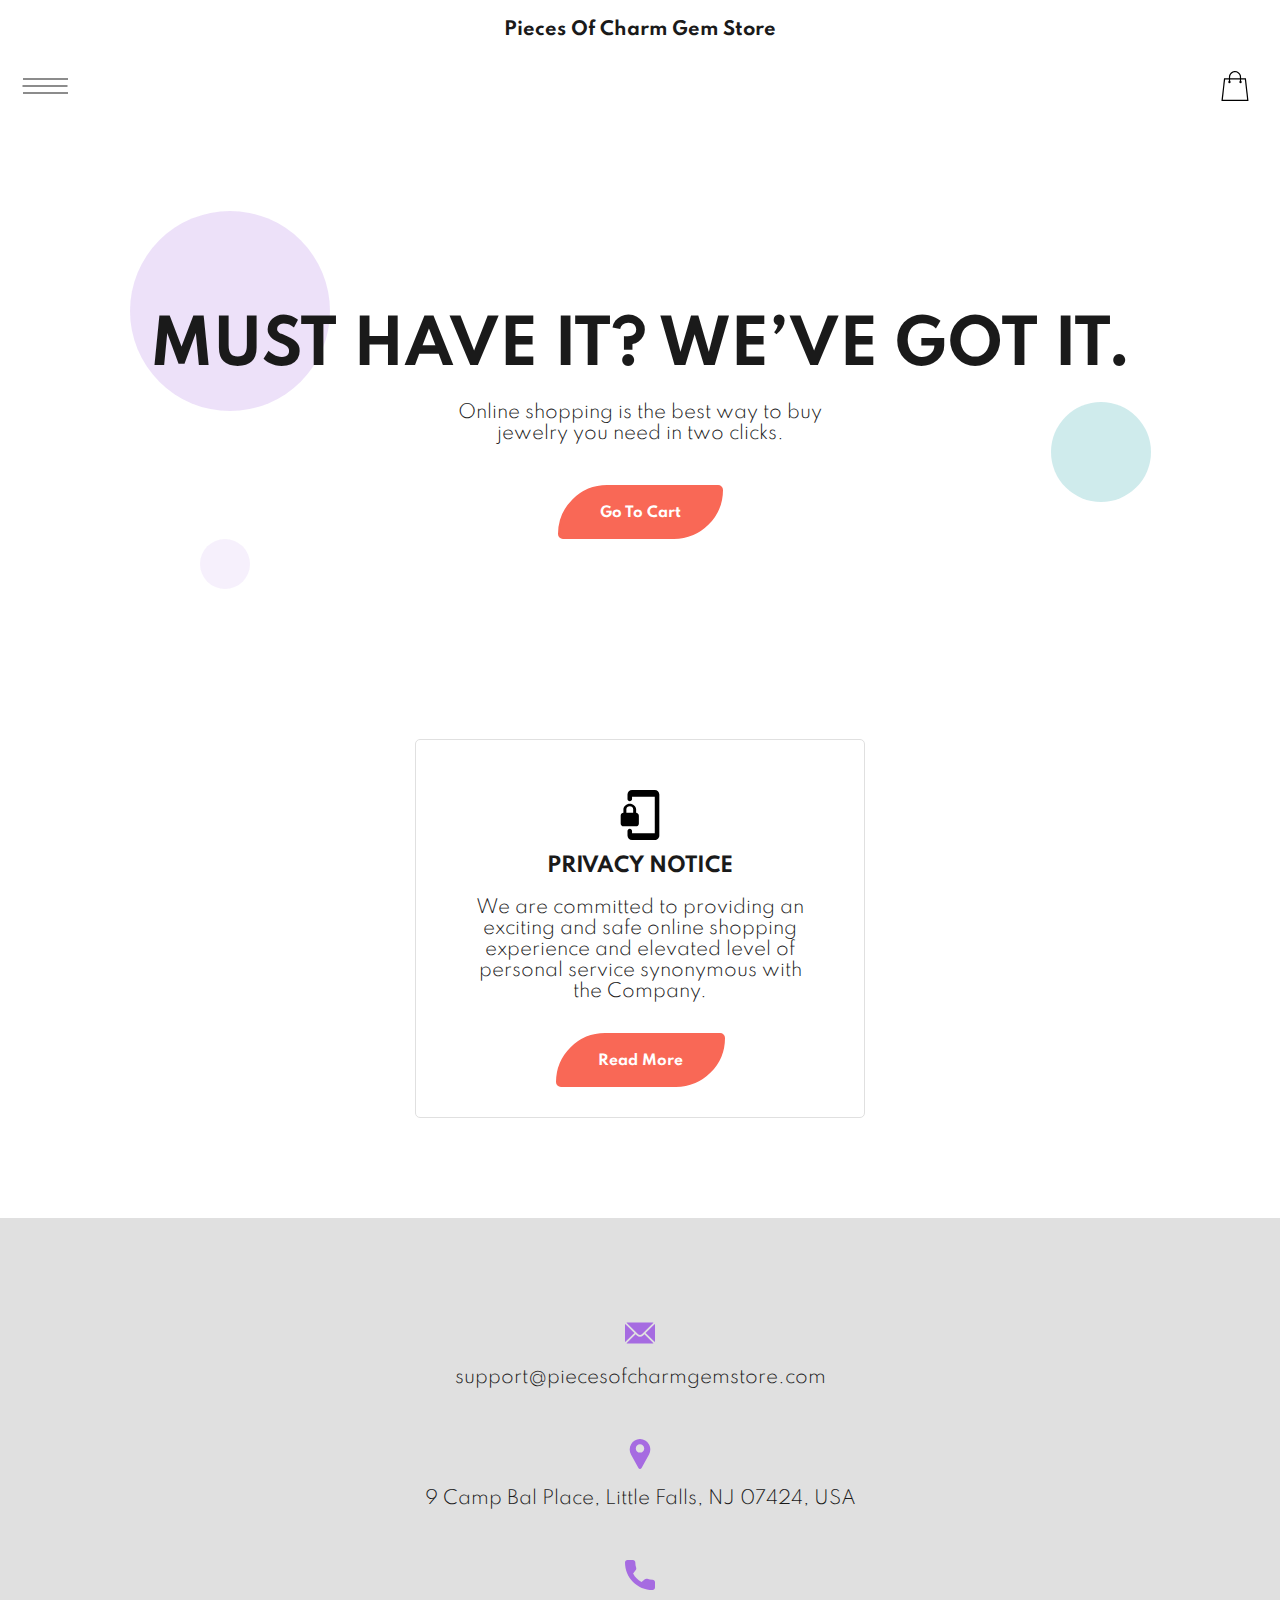
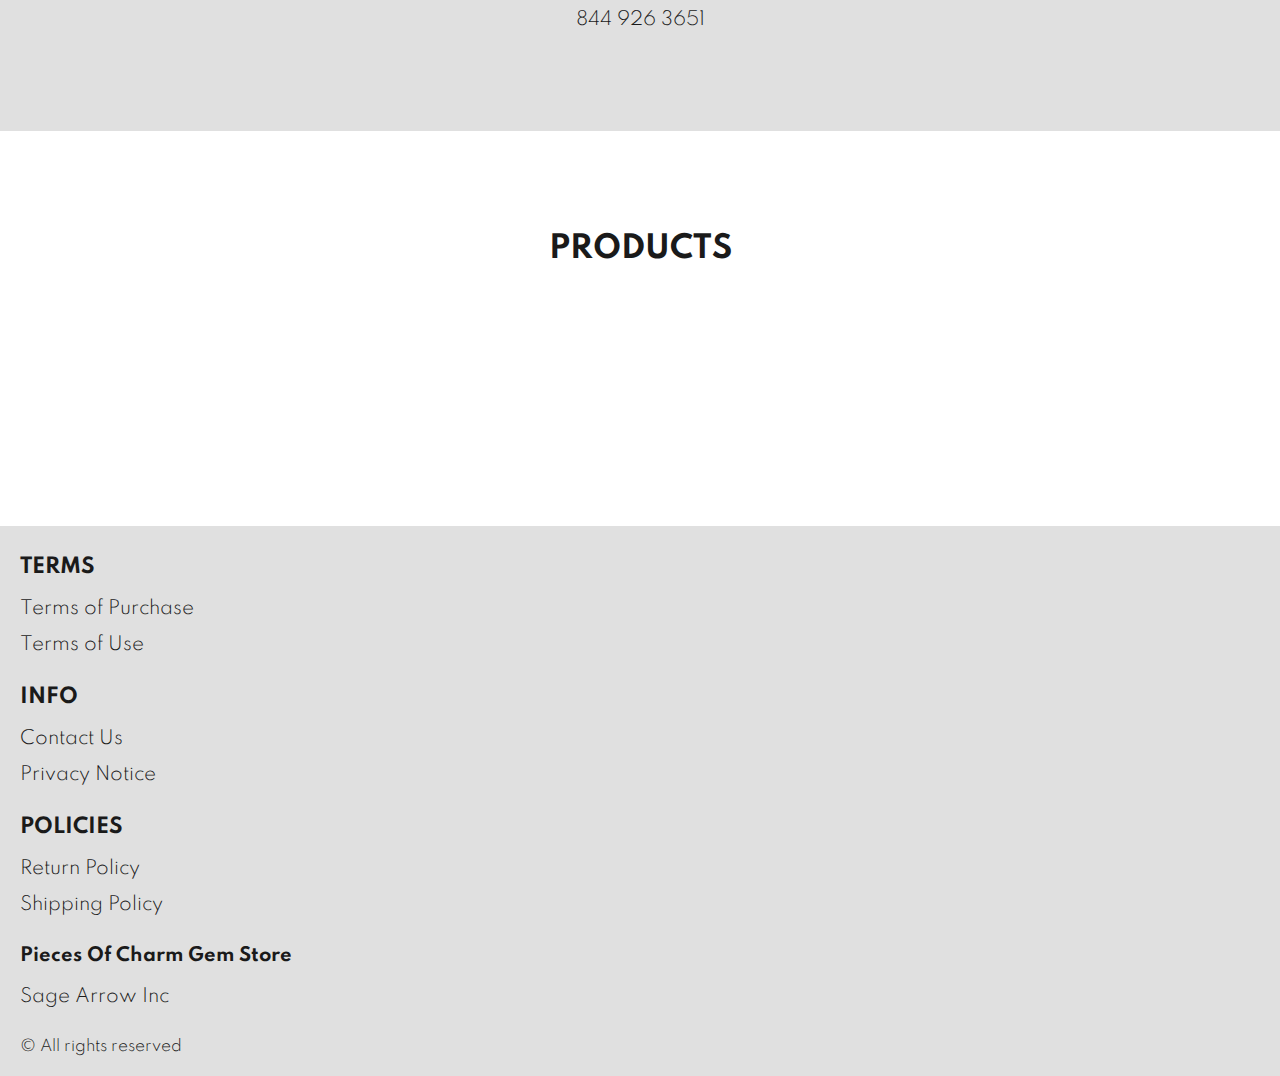
==== commit 45dd1944: "Last Eduardo changes 29.02.24" ====
--- a/index.html
+++ b/index.html
@@ -201,7 +201,7 @@
                   </div>
 
                 </li>
-                <li class="policy__item">
+                <!-- <li class="policy__item">
                   <div class="policy__block">
                     <svg class="policy__icon" viewBox="0 0 18 20" version="1.1" xmlns="http://www.w3.org/2000/svg"
                     xmlns:xlink="http://www.w3.org/1999/xlink">
@@ -228,7 +228,7 @@
                     <a href="./return.html" class="btn">read more</a>
                   </div>
 
-                </li>
+                </li> -->
               </ul>
             </div>
 
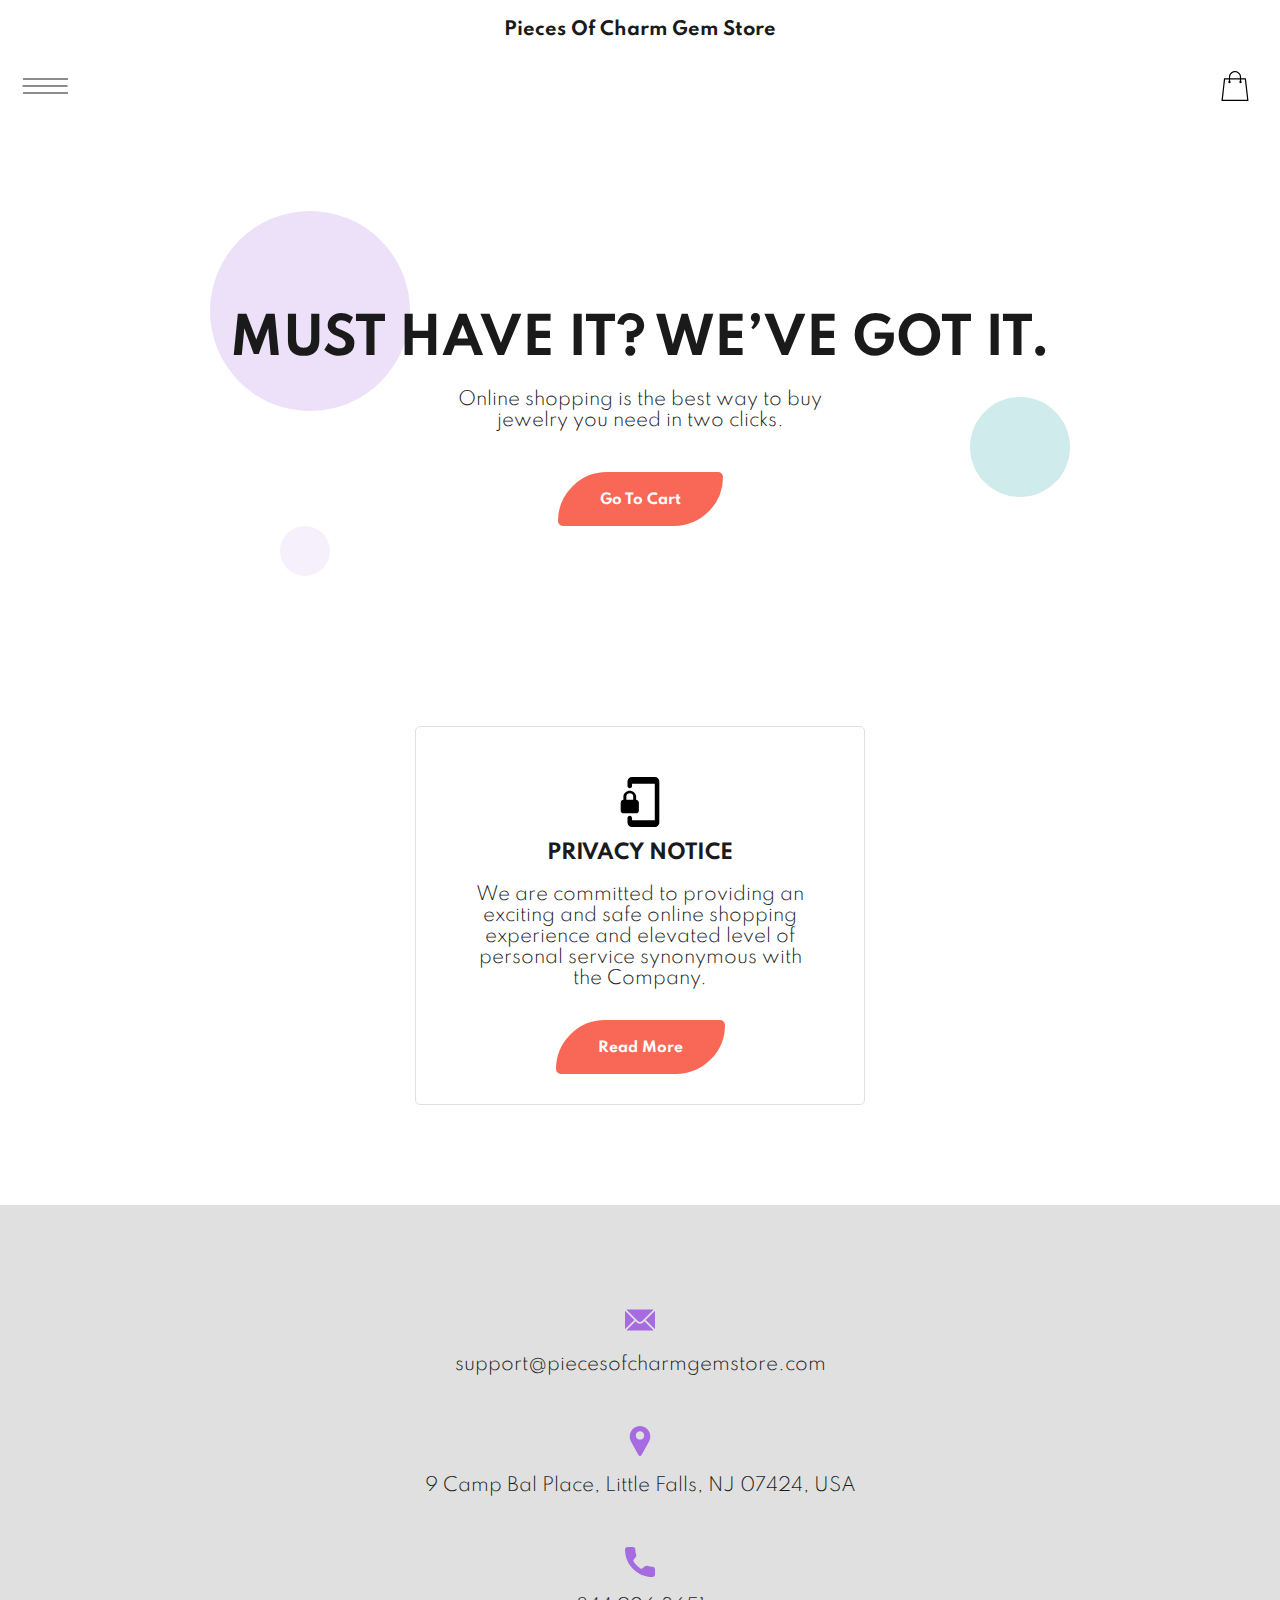
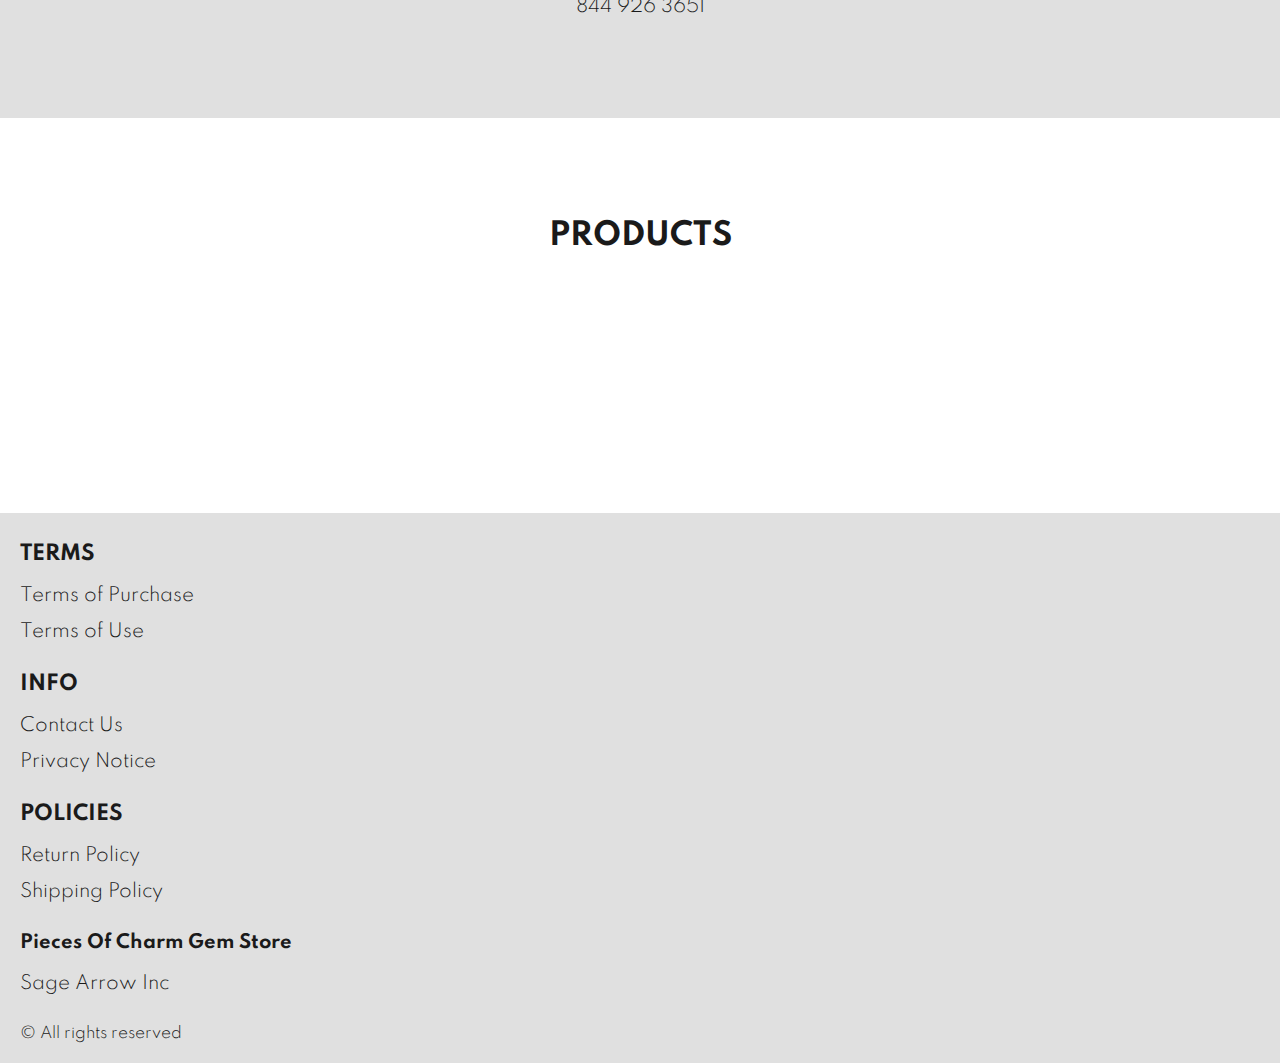
==== commit 35580eeb: "Last Eduardo changes 05.03.24" ====
--- a/index.html
+++ b/index.html
@@ -139,14 +139,14 @@
             </section>
           </div>
            <div class="hero__img-box">
-             <div class="hero__img-block">
+             <!-- <div class="hero__img-block">
                 <div class="hero-box--first">
                   <img src="./img/image1.jpeg" alt="" class="img hero__box-icon">
                 </div>
                 <div class="hero-box--second">
                   <img src="./img/image2.jpeg" alt="" class="img hero__box-icon">
                 </div>
-             </div>
+             </div> -->
              <div class="hero__img-block--second">
               <div class="hero-box--third">
                 <img src="./img/image3.jpeg" alt="" class="img hero__box-icon">
@@ -157,9 +157,9 @@
               <div class="hero-box--sixth">
                 <img src="./img/image6.jpeg" alt="" class="img hero__box-icon">
               </div>
-              <div class="hero-box--seventh">
+              <!-- <div class="hero-box--seventh">
                 <img src="./img/image5.jpeg" alt="" class="img hero__box-icon">
-              </div>
+              </div> -->
             </div>
            </div>
         </div>
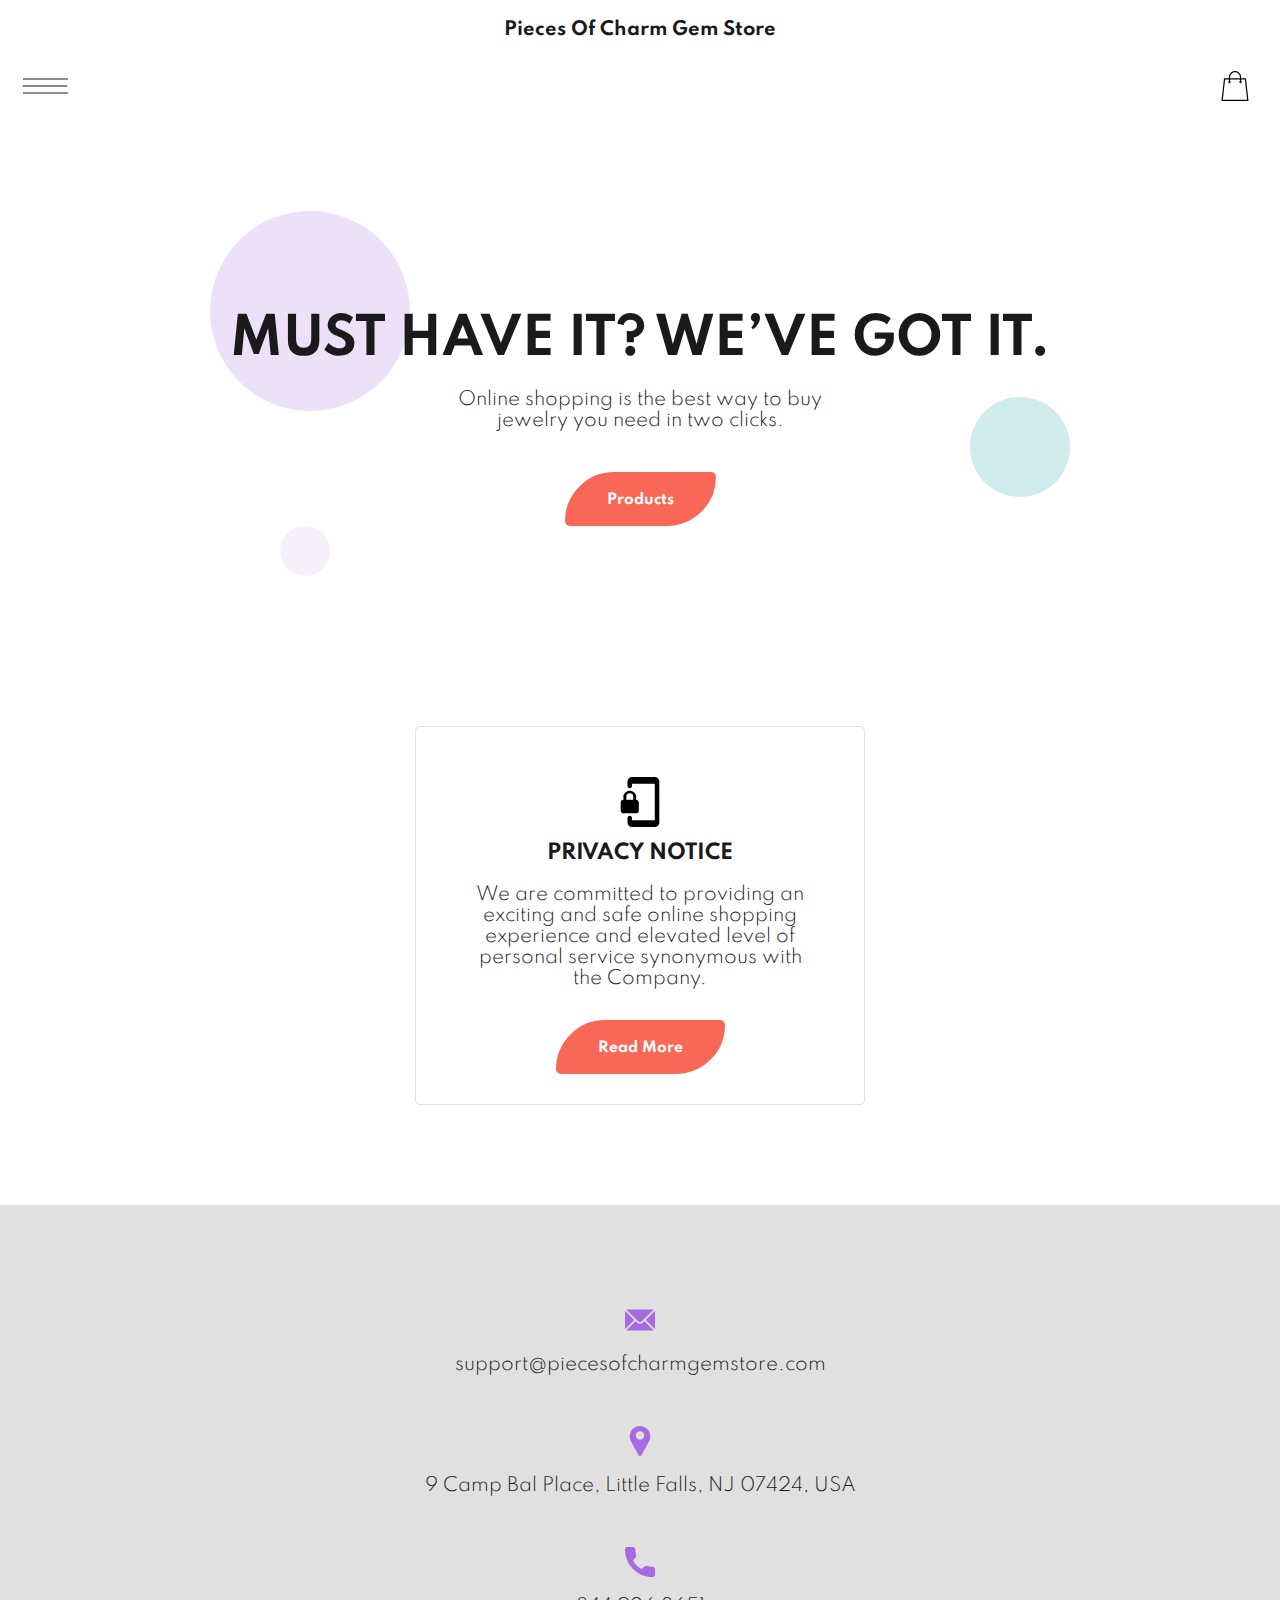
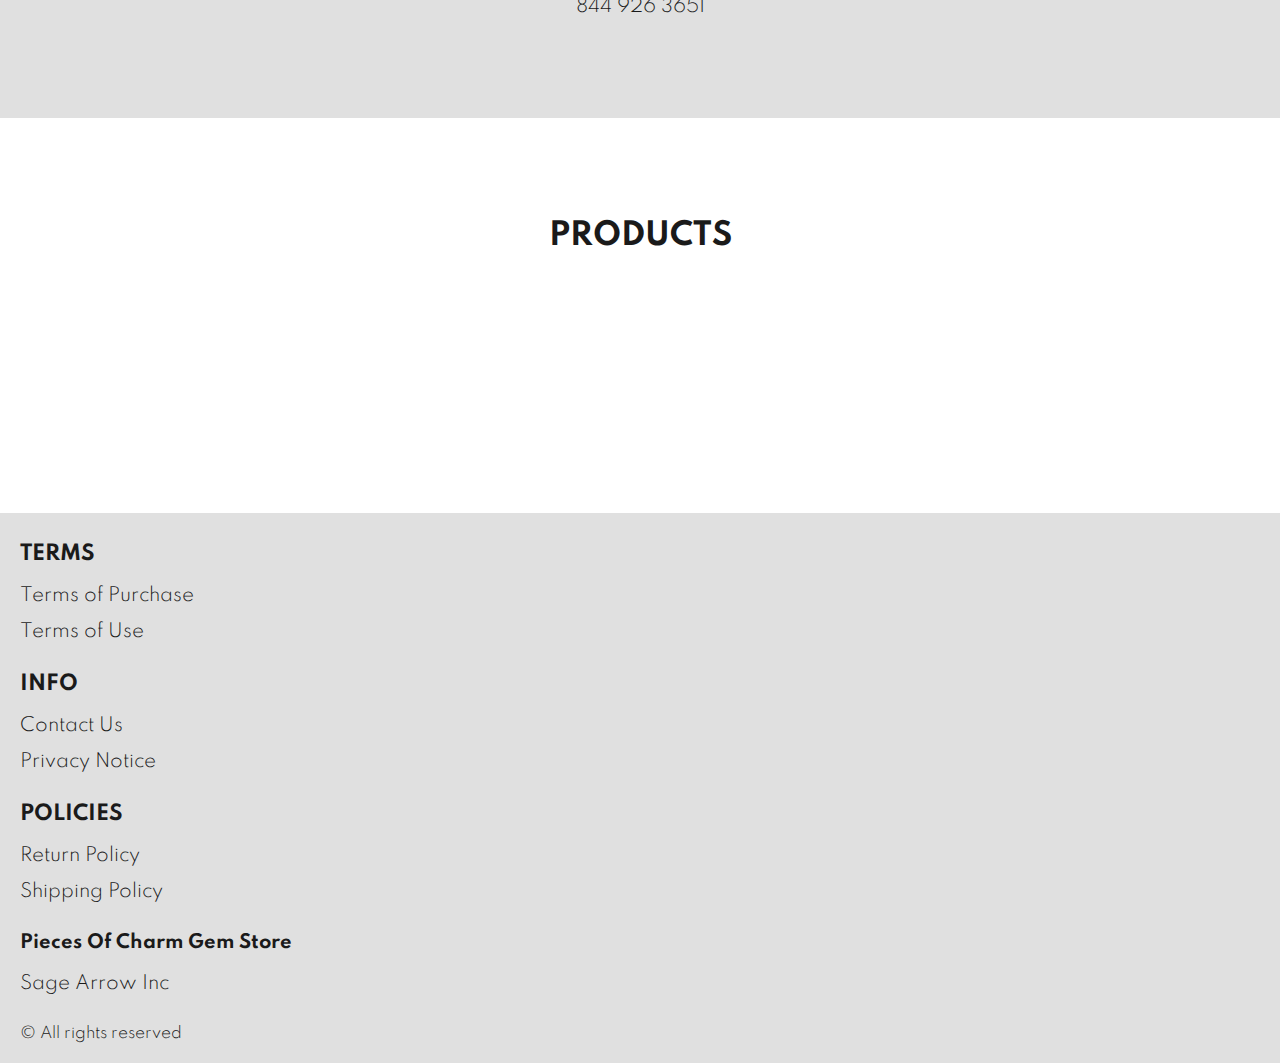
==== commit 0e82f3ba: "Shop.html changes 13.03.24" ====
--- a/index.html
+++ b/index.html
@@ -134,7 +134,7 @@
                 <div class="hero__block--circle third"></div>
                 <h1 class="title js_main-title"></h1>
                 <p class="text js_sub-title"></p>
-                <a href="./shop.html" class="btn">go to cart</a>
+                <a href="#products" class="btn">products</a>
               </div>
             </section>
           </div>
@@ -296,7 +296,7 @@
 
 
         <div class="container">
-          <section class="products">
+          <section class="products" id="products">
 
             <div class="products__box">
 
@@ -395,7 +395,7 @@
 
 
 
-
+<script src="./js/jquery-3.7.1.js"></script>
   <script type='text/javascript' src='https://thebestproductmanager.com/products/prices-nxg-object'></script>
   <script type="module" src="./js/cart.js"></script>
   <script type="module" src="./js/add-to-cart.js"></script>
